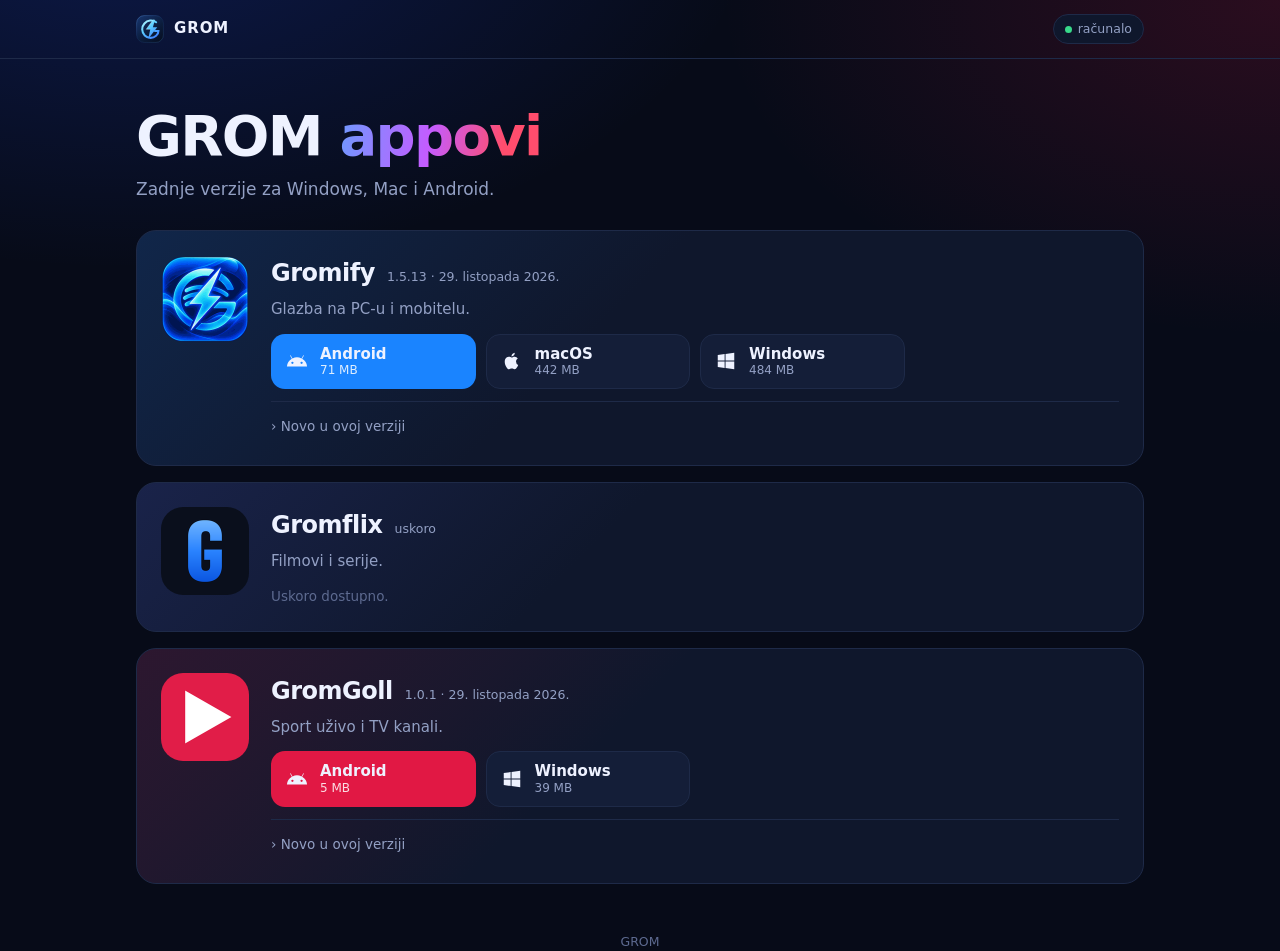
==== index.html @ 448394d1 "Stranica" ====
<!doctype html>
<html lang="hr">
<head>
<meta charset="utf-8">
<meta name="viewport" content="width=device-width, initial-scale=1, viewport-fit=cover">
<meta name="robots" content="noindex, nofollow">
<meta name="theme-color" content="#070b18">
<title>GROM appovi</title>
<link rel="icon" href="icons/grom.svg">
<style>
  :root {
    --bg: #070b18; --panel: #0f172c; --panel-2: #141e38; --line: #1e2a48;
    --text: #eef2ff; --muted: #93a0c4; --faint: #5d6a90; --radius: 20px;
    color-scheme: dark;
  }
  * { box-sizing: border-box; }
  html { -webkit-text-size-adjust: 100%; }
  body {
    margin: 0; min-height: 100vh; color: var(--text); overflow-x: hidden;
    font: 15px/1.55 system-ui, -apple-system, "Segoe UI", Roboto, sans-serif;
    /* Static, unblurred gradients: nothing is repainted while scrolling. */
    background:
      radial-gradient(900px 520px at 10% -10%, rgba(31, 77, 255, .22), transparent 70%),
      radial-gradient(800px 480px at 100% 0%, rgba(229, 23, 66, .16), transparent 70%),
      var(--bg) no-repeat;
  }
  .wrap { width: min(1040px, 100%); margin: 0 auto; padding: 0 16px; }

  nav { border-bottom: 1px solid var(--line); padding-top: env(safe-area-inset-top); }
  nav .wrap { display: flex; align-items: center; gap: 10px; height: 58px; }
  nav img { width: 28px; height: 28px; }
  nav b { font-weight: 800; letter-spacing: .06em; }
  .chip { margin-left: auto; display: inline-flex; align-items: center; gap: 6px; padding: 4px 11px; border-radius: 99px;
    border: 1px solid var(--line); background: var(--panel); color: var(--muted); font-size: 12.5px; white-space: nowrap; }
  .chip i { width: 7px; height: 7px; border-radius: 50%; background: #38d98a; }

  header { padding: 48px 0 28px; }
  .hello { color: var(--muted); font-weight: 500; margin: 0 0 6px; }
  .hello:empty { display: none; }
  h1 { margin: 0; font-size: clamp(32px, 7vw, 56px); line-height: 1.05; letter-spacing: -.03em; font-weight: 800; }
  h1 span { background: linear-gradient(100deg, #6c9bff, #c45cff 45%, #ff4d6d 80%); -webkit-background-clip: text; background-clip: text; color: transparent; }
  header p { margin: 10px 0 0; color: var(--muted); font-size: clamp(15px, 2.2vw, 17px); }

  .apps { display: grid; gap: 16px; padding-bottom: 48px; }
  .app { --accent: #3d7bff; display: grid; grid-template-columns: auto 1fr; gap: 22px; padding: 24px;
    border-radius: var(--radius); border: 1px solid var(--line);
    background: linear-gradient(135deg, color-mix(in srgb, var(--accent) 14%, var(--panel)), var(--panel) 45%); }
  .icon { width: 88px; height: 88px; border-radius: 22px; }
  .body { min-width: 0; display: flex; flex-direction: column; gap: 12px; }
  .title { display: flex; flex-wrap: wrap; align-items: baseline; gap: 4px 12px; }
  h2 { margin: 0; font-size: 24px; letter-spacing: -.02em; }
  .ver { font-size: 12.5px; color: var(--muted); }
  .desc { margin: -6px 0 0; color: var(--muted); }

  .dl { display: grid; gap: 10px; grid-template-columns: repeat(auto-fill, minmax(165px, 1fr)); }
  .btn { display: flex; align-items: center; gap: 12px; min-height: 52px; padding: 10px 14px; border-radius: 14px;
    color: var(--text); text-decoration: none; background: var(--panel-2); border: 1px solid var(--line);
    -webkit-tap-highlight-color: transparent; }
  .btn svg { width: 22px; height: 22px; flex: none; }
  .btn span { display: flex; flex-direction: column; line-height: 1.25; min-width: 0; }
  .btn strong { font-weight: 600; }
  .btn small { color: var(--muted); font-size: 12px; white-space: nowrap; overflow: hidden; text-overflow: ellipsis; }
  .btn.main { background: var(--accent); border-color: transparent; }
  .btn.main small { color: rgba(255,255,255,.85); }
  .btn:active { opacity: .8; }
  @media (hover: hover) {
    .btn { transition: background-color .15s, filter .15s; }
    .btn:hover { background: #1a2647; }
    .btn.main:hover { background: var(--accent); filter: brightness(1.1); }
  }
  .hint { margin: 0; font-size: 13px; color: var(--muted); }
  .none { margin: 0; font-size: 13.5px; color: var(--faint); }

  details { border-top: 1px solid var(--line); padding-top: 10px; }
  summary { cursor: pointer; color: var(--muted); font-size: 13.5px; font-weight: 500; list-style: none; padding: 4px 0; }
  summary::-webkit-details-marker { display: none; }
  summary::before { content: "› "; }
  details[open] summary::before { content: "⌄ "; }
  details ul { margin: 6px 0 0; padding-left: 18px; color: #cdd5ef; }
  details li { margin: 4px 0; }
  footer { padding: 0 0 calc(32px + env(safe-area-inset-bottom)); color: var(--faint); font-size: 12.5px; text-align: center; }

  /* Shown on every download click; the download itself has already started. */
  dialog { width: min(340px, calc(100% - 32px)); padding: 28px 22px 22px; border-radius: 20px; text-align: center;
    color: var(--text); background: var(--panel-2); border: 1px solid var(--line); }
  dialog::backdrop { background: rgba(3, 6, 15, .7); }
  dialog .big { font-size: 56px; line-height: 1; }
  dialog h3 { margin: 12px 0 6px; font-size: 22px; }
  dialog p { margin: 0 0 18px; color: var(--muted); }
  dialog button { width: 100%; min-height: 46px; border: 0; border-radius: 12px; font: inherit; font-weight: 600;
    color: #fff; background: #1a84ff; cursor: pointer; }

  @media (max-width: 640px) {
    header { padding: 32px 0 20px; }
    /* Icon beside the name; everything else full width. */
    .app { grid-template-columns: 56px 1fr; padding: 16px; gap: 12px 14px; }
    .body { display: contents; }
    .body > * { grid-column: 1 / -1; }
    .body > .title { grid-column: 2; align-self: center; flex-direction: column; gap: 0; }
    .desc { margin: 0; }
    .icon { width: 56px; height: 56px; border-radius: 14px; }
    h2 { font-size: 21px; }
    .dl { grid-template-columns: 1fr 1fr; }
    .btn.main { grid-column: 1 / -1; }
  }
</style>
</head>
<body>
<nav><div class="wrap"><img src="icons/grom.svg" alt="" width="28" height="28"><b>GROM</b><span class="chip"><i></i><span id="device"></span></span></div></nav>
<main class="wrap">
  <header>
    <p class="hello" id="hello"></p>
    <h1>GROM <span>appovi</span></h1>
    <p>Zadnje verzije za Windows, Mac i Android.</p>
  </header>
  <section class="apps" id="apps"></section>
</main>
<footer class="wrap">GROM</footer>
<dialog id="sendvic">
  <div class="big">🥪</div>
  <h3>Dužan si mi sendvič!</h3>
  <p>Preuzimanje je krenulo.</p>
  <form method="dialog"><button>Dogovoreno</button></form>
</dialog>
<!-- Written by objavi.mjs from apps.json and each app's latest.json, so the page needs no further requests. -->
<script id="data" type="application/json">{"owner":"WizzyAE","apps":[{"name":"Gromify","repo":"Gromify","desc":"Glazba na PC-u i mobitelu.","icon":"icons/gromify.png","color":"#1a84ff","latest":{"schemaVersion":1,"app":"Gromify","version":"1.5.13","publishedAt":"2026-10-29T21:33:57Z","notes":["Nova stranica Moja glazba: zalijepi linkove pjesama i playlista ili cijeli popis pjesama i preuzmi ih kao MP3.","Podržani su Spotify, YouTube, YouTube Music, Deezer, Apple Music, SoundCloud, Bandcamp, Tidal, Amazon Music i još 1000+ stranica, te CSV/TXT/M3U popisi (npr. iz Exportifyja).","Preuzimanja čekaju u redu i rade u pozadini, a pjesme se mogu spremiti u playlistu ili samo u biblioteku.","Nove verzije sada stižu s GitHuba, svima, bez obzira na to je li GROM server upaljen."],"platforms":{"android":{"version":"1.5.13","url":"https://github.com/WizzyAE/Gromify/releases/download/v1.5.13/Gromify-Android-1.5.13.apk","sha256":"da55b71e567d307271d70c31c77631c183b2b4b965f4e0e47ba923aadb68fab8","bytes":71460914,"name":"Gromify-Android-1.5.13.apk","publishedAt":"2026-10-29T21:33:57Z"},"darwin":{"version":"1.5.13","url":"https://github.com/WizzyAE/Gromify/releases/download/v1.5.13/Gromify-Setup-1.5.13-macOS.zip","sha256":"5182a9de257ab6b9befd2f0b9cf9ae1c3cb6fff1abdb095802c2d60ab9c0f002","bytes":441890489,"name":"Gromify-Setup-1.5.13-macOS.zip","publishedAt":"2026-10-29T21:33:57Z"},"win32":{"version":"1.5.13","url":"https://github.com/WizzyAE/Gromify/releases/download/v1.5.13/Gromify-Setup-1.5.13.exe","sha256":"a533073387ef52cf3a7daaff6f04a13fa2e63f20c219fbefa512539bff4458f1","bytes":484299351,"name":"Gromify-Setup-1.5.13.exe","publishedAt":"2026-10-29T21:33:57Z"}}}},{"name":"Gromflix","repo":"Gromflix","desc":"Filmovi i serije.","icon":"icons/gromflix.png","color":"#5b6cff","uskoro":true,"latest":{"schemaVersion":1,"app":"Gromflix","version":"0.3.11","publishedAt":"2026-10-29T21:17:37Z","notes":["Nove verzije stižu same na Windows, Mac i Android: Gromflix ponudi nadogradnju čim izađe.","Svaki paket se prije instalacije provjerava (SHA-256)."],"platforms":{"android":{"version":"0.3.11","url":"https://github.com/WizzyAE/Gromflix/releases/download/v0.3.11/Gromflix-Android-0.3.11.apk","sha256":"a6bf38b44733b1c10a0749509eb5be261024cd1e5b4780c4069193bc3b772eae","bytes":30585967,"name":"Gromflix-Android-0.3.11.apk","publishedAt":"2026-10-29T21:17:37Z"},"darwin":{"version":"0.3.11","url":"https://github.com/WizzyAE/Gromflix/releases/download/v0.3.11/Gromflix-Setup-0.3.11-macOS-x64.zip","sha256":"11c4d05b8bd9b7e22a737a5ca5abddc539bfda3a6021364acda49e36865f74c2","bytes":215768007,"name":"Gromflix-Setup-0.3.11-macOS-x64.zip","publishedAt":"2026-10-29T21:17:37Z"},"win32":{"version":"0.3.11","url":"https://github.com/WizzyAE/Gromflix/releases/download/v0.3.11/Gromflix-Setup-0.3.11-x64.exe","sha256":"320d3b5e21f21911f114ff24e79df414050621b94ffa3a543bc7f75fe0a437fe","bytes":261908596,"name":"Gromflix-Setup-0.3.11-x64.exe","publishedAt":"2026-10-29T21:17:37Z"}}}},{"name":"GromGoll","repo":"GromGoll","desc":"Sport uživo i TV kanali.","icon":"icons/gromgoll.png","color":"#e11844","latest":{"schemaVersion":1,"app":"GromGoll","version":"1.0.1","publishedAt":"2026-10-29T21:16:33Z","notes":["Nove verzije stižu same: kad izađe novija, GromGoll ponudi Ažuriraj.","Na Androidu (Termux) se nova verzija preuzme sama i instalira pri sljedećem pokretanju."],"platforms":{"android":{"version":"1.0.1","url":"https://github.com/WizzyAE/GromGoll/releases/download/v1.0.1/GromGoll-Android-1.0.1.apk","sha256":"b54eccfadb6d42feded551fdae8a72273032925e2b06a339e672bb3fa6202a1b","bytes":5031906,"name":"GromGoll-Android-1.0.1.apk","publishedAt":"2026-10-29T21:16:33Z"},"termux":{"version":"1.0.1","url":"https://github.com/WizzyAE/GromGoll/releases/download/v1.0.1/GromGoll-Android-Termux-1.0.1.zip","sha256":"136b352cc13db9c811b0dc3cd132877b4572cf93475424e9ff5d9b46b556f36c","bytes":3790515,"name":"GromGoll-Android-Termux-1.0.1.zip","publishedAt":"2026-10-29T21:16:33Z"},"win32":{"version":"1.0.1","url":"https://github.com/WizzyAE/GromGoll/releases/download/v1.0.1/GromGoll-Setup-1.0.1.exe","sha256":"39b87917ee3755fe7aa520ce138fcbcd136466da34d3ecdb6f49cd0cf813777d","bytes":38875136,"name":"GromGoll-Setup-1.0.1.exe","publishedAt":"2026-10-29T21:16:33Z"},"termux-update":{"version":"1.0.1","url":"https://github.com/WizzyAE/GromGoll/releases/download/v1.0.1/GromGoll-Termux-1.0.1.tar","sha256":"a415efdb6b974ef0a9ae2b2f8846e8be0517c304f05f7896225d551d79253eb7","bytes":7227904,"name":"GromGoll-Termux-1.0.1.tar","publishedAt":"2026-10-29T21:16:33Z"}}}}]}</script>
<script>
const ICONS = {
  windows: '<svg viewBox="0 0 24 24" fill="currentColor"><path d="M3 5.5 10.5 4.4v7.1H3zM11.5 4.3 21 3v8.5h-9.5zM3 12.5h7.5v7.1L3 18.5zM11.5 12.5H21V21l-9.5-1.3z"/></svg>',
  android: '<svg viewBox="0 0 24 24" fill="currentColor"><path d="M17.6 9.48 19.44 6.3a.38.38 0 0 0-.66-.38l-1.86 3.22a11.4 11.4 0 0 0-9.84 0L5.22 5.92a.38.38 0 0 0-.66.38L6.4 9.48A10.8 10.8 0 0 0 1 18h22a10.8 10.8 0 0 0-5.4-8.52M7 15.25a1.25 1.25 0 1 1 0-2.5 1.25 1.25 0 0 1 0 2.5m10 0a1.25 1.25 0 1 1 0-2.5 1.25 1.25 0 0 1 0 2.5"/></svg>',
  mac: '<svg viewBox="0 0 24 24" fill="currentColor"><path d="M16.37 12.6c-.02-2.3 1.88-3.4 1.96-3.46a4.2 4.2 0 0 0-3.32-1.8c-1.4-.14-2.75.83-3.46.83-.72 0-1.82-.81-3-.79a4.4 4.4 0 0 0-3.72 2.27c-1.6 2.77-.41 6.86 1.14 9.1.76 1.1 1.66 2.33 2.84 2.29 1.14-.05 1.57-.74 2.95-.74s1.77.74 2.97.71c1.23-.02 2-1.11 2.75-2.22a9.8 9.8 0 0 0 1.25-2.56 3.96 3.96 0 0 1-2.36-3.63M14.1 5.85A3.9 3.9 0 0 0 15 3a4 4 0 0 0-2.6 1.34 3.7 3.7 0 0 0-.93 2.75 3.3 3.3 0 0 0 2.63-1.24"/></svg>'
};
const LABEL = { windows: 'Windows', android: 'Android', mac: 'macOS', ios: 'iPhone / iPad', other: 'računalo' };
const HINT = {
  windows: 'Ako Windows javi upozorenje: Više informacija › Svejedno pokreni.',
  android: 'Kad Android pita, dopusti instalaciju iz ovog preglednika.',
  mac: 'Raspakiraj ZIP i pokreni installer desnim klikom › Otvori.'
};
const KIND = { win32: 'windows', darwin: 'mac', android: 'android', termux: 'android' };

const ua = navigator.userAgent;
const device = /iPhone|iPad|iPod/.test(ua) || (/Macintosh/.test(ua) && navigator.maxTouchPoints > 1) ? 'ios'
  : /Android/i.test(ua) ? 'android' : /Windows/i.test(ua) ? 'windows' : /Macintosh|Mac OS X/.test(ua) ? 'mac' : 'other';

// Personal link: ?za=Ime. Remembered on this device and removed from the address bar so it is not passed on by accident.
const store = { get(k) { try { return localStorage.getItem(k); } catch { return null; } }, set(k, v) { try { localStorage.setItem(k, v); } catch {} } };
const params = new URLSearchParams(location.search);
const fromLink = (params.get('za') || '').trim().slice(0, 60);
if (fromLink) { store.set('grom-za', fromLink); params.delete('za'); history.replaceState(null, '', location.pathname + (params.size ? '?' + params : '') + location.hash); }
const who = fromLink || store.get('grom-za') || '';

const config = JSON.parse(document.getElementById('data').textContent);
const el = (tag, props = {}, ...kids) => { const n = Object.assign(document.createElement(tag), props); n.append(...kids.filter(k => k != null && k !== false)); return n; };
const svg = html => { const t = document.createElement('template'); t.innerHTML = html; return t.content.firstChild; };
const size = b => b >= 1e9 ? (b / 1e9).toFixed(1) + ' GB' : Math.max(1, Math.round(b / 1e6)) + ' MB';
const date = iso => new Date(iso).toLocaleDateString('hr-HR', { day: 'numeric', month: 'long', year: 'numeric' });

function log(entry) {
  if (!config.log) return;
  const body = JSON.stringify({ za: who, uredaj: LABEL[device], preglednik: ua.slice(0, 180), ...entry });
  try { if (!navigator.sendBeacon(config.log, new Blob([body], { type: 'text/plain' }))) throw 0; }
  catch { fetch(config.log, { method: 'POST', mode: 'no-cors', body, keepalive: true }).catch(() => {}); }
}

function card(app) {
  // "uskoro" in apps.json hides the downloads; the feed stays live so installed copies keep updating.
  const feed = app.uskoro ? null : app.latest;
  // An APK replaces the Termux package as the Android download; Termux installs still update from the feed.
  const files = feed ? Object.entries(feed.platforms).map(([p, f]) => ({ ...f, kind: KIND[p], termux: p === 'termux' }))
    .filter(f => f.kind && !(f.termux && feed.platforms.android)) : [];
  files.sort((a, b) => (b.kind === device) - (a.kind === device));
  const mine = files.find(f => f.kind === device);
  const buttons = files.map((f, i) => {
    const extra = [size(f.bytes), f.version !== feed.version ? 'verzija ' + f.version : '', f.termux ? 'Termux' : ''].filter(Boolean).join(' · ');
    const link = el('a', { className: 'btn' + (f === mine || (!mine && i === 0) ? ' main' : ''), href: f.url },
      svg(ICONS[f.kind]), el('span', {}, el('strong', { textContent: LABEL[f.kind] }), el('small', { textContent: extra })));
    link.addEventListener('click', () => {
      log({ radnja: 'preuzimanje', app: app.name, verzija: f.version, platforma: LABEL[f.kind], datoteka: f.name });
      const popup = document.getElementById('sendvic');
      // After the click, so the browser starts the download first.
      setTimeout(() => { try { popup.showModal(); } catch { popup.setAttribute('open', ''); } }, 300);
    });
    return link;
  });
  const box = el('article', { className: 'app' },
    el('img', { className: 'icon', src: app.icon || 'icons/grom.svg', alt: '', width: 88, height: 88, decoding: 'async' }),
    el('div', { className: 'body' },
      el('div', { className: 'title' }, el('h2', { textContent: app.name }), el('span', { className: 'ver', textContent: feed ? `${feed.version} · ${date(feed.publishedAt)}` : 'uskoro' })),
      app.desc ? el('p', { className: 'desc', textContent: app.desc }) : null,
      buttons.length ? el('div', { className: 'dl' }, ...buttons) : el('p', { className: 'none', textContent: 'Uskoro dostupno.' }),
      mine && HINT[device] ? el('p', { className: 'hint', textContent: HINT[device] })
        : feed && !mine && device !== 'other' ? el('p', { className: 'none', textContent: `Nema verzije za ${LABEL[device]}.` }) : null,
      feed?.notes?.length ? el('details', {}, el('summary', { textContent: 'Novo u ovoj verziji' }), el('ul', {}, ...feed.notes.map(t => el('li', { textContent: t })))) : null));
  if (app.color) box.style.setProperty('--accent', app.color);
  return box;
}

document.getElementById('device').textContent = LABEL[device];
document.getElementById('hello').textContent = who ? `Bok, ${who}` : '';
document.getElementById('apps').append(...config.apps.map(card));
if (who) { try { if (!sessionStorage.getItem('grom-visit')) { sessionStorage.setItem('grom-visit', '1'); log({ radnja: 'posjet' }); } } catch {} }
</script>
</body>
</html>
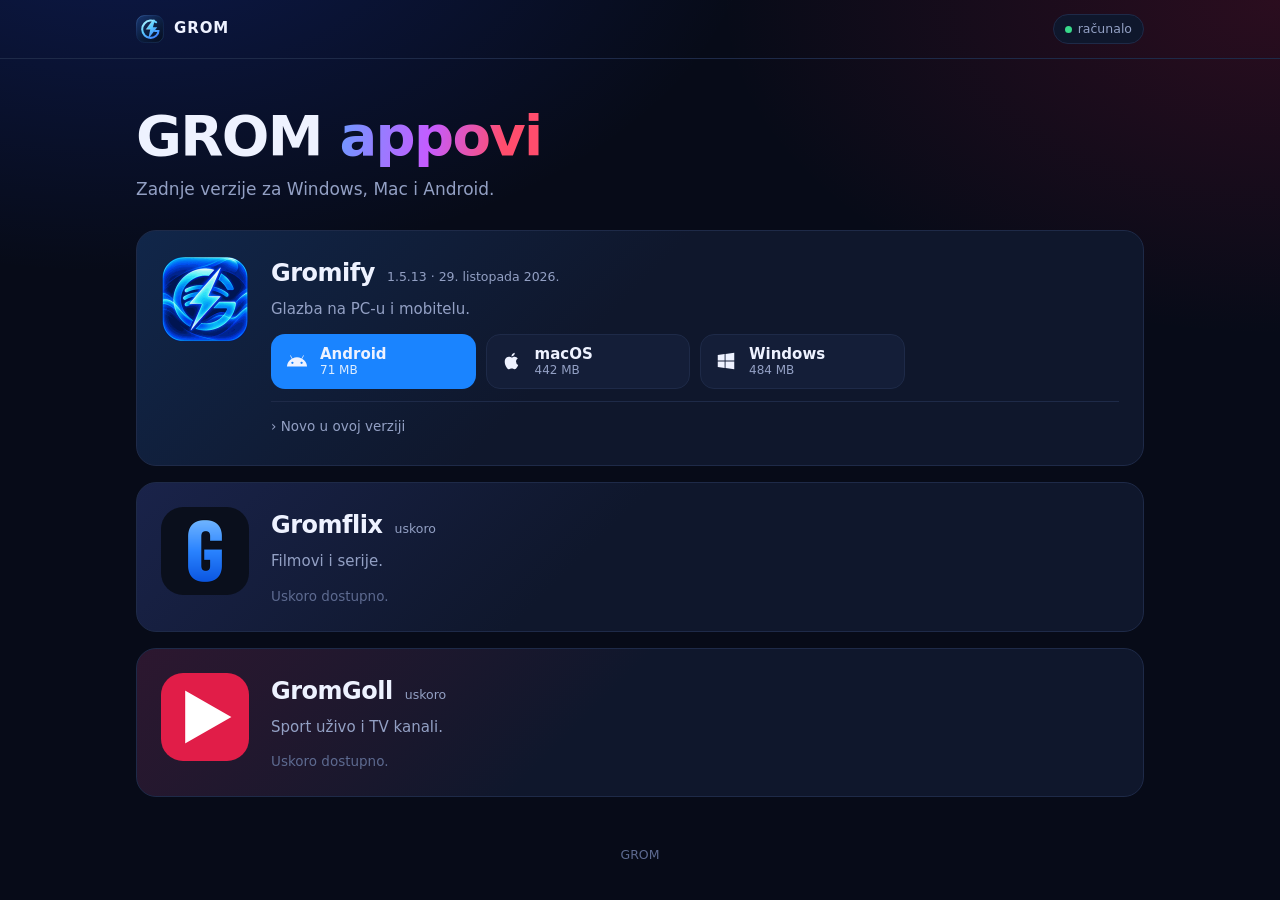
==== commit 5780e8dc: "Stranica" ====
--- a/index.html
+++ b/index.html
@@ -123,7 +123,7 @@
   <form method="dialog"><button>Dogovoreno</button></form>
 </dialog>
 <!-- Written by objavi.mjs from apps.json and each app's latest.json, so the page needs no further requests. -->
-<script id="data" type="application/json">{"owner":"WizzyAE","apps":[{"name":"Gromify","repo":"Gromify","desc":"Glazba na PC-u i mobitelu.","icon":"icons/gromify.png","color":"#1a84ff","latest":{"schemaVersion":1,"app":"Gromify","version":"1.5.13","publishedAt":"2026-10-29T21:33:57Z","notes":["Nova stranica Moja glazba: zalijepi linkove pjesama i playlista ili cijeli popis pjesama i preuzmi ih kao MP3.","Podržani su Spotify, YouTube, YouTube Music, Deezer, Apple Music, SoundCloud, Bandcamp, Tidal, Amazon Music i još 1000+ stranica, te CSV/TXT/M3U popisi (npr. iz Exportifyja).","Preuzimanja čekaju u redu i rade u pozadini, a pjesme se mogu spremiti u playlistu ili samo u biblioteku.","Nove verzije sada stižu s GitHuba, svima, bez obzira na to je li GROM server upaljen."],"platforms":{"android":{"version":"1.5.13","url":"https://github.com/WizzyAE/Gromify/releases/download/v1.5.13/Gromify-Android-1.5.13.apk","sha256":"da55b71e567d307271d70c31c77631c183b2b4b965f4e0e47ba923aadb68fab8","bytes":71460914,"name":"Gromify-Android-1.5.13.apk","publishedAt":"2026-10-29T21:33:57Z"},"darwin":{"version":"1.5.13","url":"https://github.com/WizzyAE/Gromify/releases/download/v1.5.13/Gromify-Setup-1.5.13-macOS.zip","sha256":"5182a9de257ab6b9befd2f0b9cf9ae1c3cb6fff1abdb095802c2d60ab9c0f002","bytes":441890489,"name":"Gromify-Setup-1.5.13-macOS.zip","publishedAt":"2026-10-29T21:33:57Z"},"win32":{"version":"1.5.13","url":"https://github.com/WizzyAE/Gromify/releases/download/v1.5.13/Gromify-Setup-1.5.13.exe","sha256":"a533073387ef52cf3a7daaff6f04a13fa2e63f20c219fbefa512539bff4458f1","bytes":484299351,"name":"Gromify-Setup-1.5.13.exe","publishedAt":"2026-10-29T21:33:57Z"}}}},{"name":"Gromflix","repo":"Gromflix","desc":"Filmovi i serije.","icon":"icons/gromflix.png","color":"#5b6cff","uskoro":true,"latest":{"schemaVersion":1,"app":"Gromflix","version":"0.3.11","publishedAt":"2026-10-29T21:17:37Z","notes":["Nove verzije stižu same na Windows, Mac i Android: Gromflix ponudi nadogradnju čim izađe.","Svaki paket se prije instalacije provjerava (SHA-256)."],"platforms":{"android":{"version":"0.3.11","url":"https://github.com/WizzyAE/Gromflix/releases/download/v0.3.11/Gromflix-Android-0.3.11.apk","sha256":"a6bf38b44733b1c10a0749509eb5be261024cd1e5b4780c4069193bc3b772eae","bytes":30585967,"name":"Gromflix-Android-0.3.11.apk","publishedAt":"2026-10-29T21:17:37Z"},"darwin":{"version":"0.3.11","url":"https://github.com/WizzyAE/Gromflix/releases/download/v0.3.11/Gromflix-Setup-0.3.11-macOS-x64.zip","sha256":"11c4d05b8bd9b7e22a737a5ca5abddc539bfda3a6021364acda49e36865f74c2","bytes":215768007,"name":"Gromflix-Setup-0.3.11-macOS-x64.zip","publishedAt":"2026-10-29T21:17:37Z"},"win32":{"version":"0.3.11","url":"https://github.com/WizzyAE/Gromflix/releases/download/v0.3.11/Gromflix-Setup-0.3.11-x64.exe","sha256":"320d3b5e21f21911f114ff24e79df414050621b94ffa3a543bc7f75fe0a437fe","bytes":261908596,"name":"Gromflix-Setup-0.3.11-x64.exe","publishedAt":"2026-10-29T21:17:37Z"}}}},{"name":"GromGoll","repo":"GromGoll","desc":"Sport uživo i TV kanali.","icon":"icons/gromgoll.png","color":"#e11844","latest":{"schemaVersion":1,"app":"GromGoll","version":"1.0.1","publishedAt":"2026-10-29T21:16:33Z","notes":["Nove verzije stižu same: kad izađe novija, GromGoll ponudi Ažuriraj.","Na Androidu (Termux) se nova verzija preuzme sama i instalira pri sljedećem pokretanju."],"platforms":{"android":{"version":"1.0.1","url":"https://github.com/WizzyAE/GromGoll/releases/download/v1.0.1/GromGoll-Android-1.0.1.apk","sha256":"b54eccfadb6d42feded551fdae8a72273032925e2b06a339e672bb3fa6202a1b","bytes":5031906,"name":"GromGoll-Android-1.0.1.apk","publishedAt":"2026-10-29T21:16:33Z"},"termux":{"version":"1.0.1","url":"https://github.com/WizzyAE/GromGoll/releases/download/v1.0.1/GromGoll-Android-Termux-1.0.1.zip","sha256":"136b352cc13db9c811b0dc3cd132877b4572cf93475424e9ff5d9b46b556f36c","bytes":3790515,"name":"GromGoll-Android-Termux-1.0.1.zip","publishedAt":"2026-10-29T21:16:33Z"},"win32":{"version":"1.0.1","url":"https://github.com/WizzyAE/GromGoll/releases/download/v1.0.1/GromGoll-Setup-1.0.1.exe","sha256":"39b87917ee3755fe7aa520ce138fcbcd136466da34d3ecdb6f49cd0cf813777d","bytes":38875136,"name":"GromGoll-Setup-1.0.1.exe","publishedAt":"2026-10-29T21:16:33Z"},"termux-update":{"version":"1.0.1","url":"https://github.com/WizzyAE/GromGoll/releases/download/v1.0.1/GromGoll-Termux-1.0.1.tar","sha256":"a415efdb6b974ef0a9ae2b2f8846e8be0517c304f05f7896225d551d79253eb7","bytes":7227904,"name":"GromGoll-Termux-1.0.1.tar","publishedAt":"2026-10-29T21:16:33Z"}}}}]}</script>
+<script id="data" type="application/json">{"owner":"WizzyAE","apps":[{"name":"Gromify","repo":"Gromify","desc":"Glazba na PC-u i mobitelu.","icon":"icons/gromify.png","color":"#1a84ff","latest":{"schemaVersion":1,"app":"Gromify","version":"1.5.13","publishedAt":"2026-10-29T21:33:57Z","notes":["Spremi pjesme kao MP3 i slušaj ih u playeru po svom izboru.","Poveži glazbu s različitih servisa — Spotify, YouTube, SoundCloud, Deezer i mnogih drugih.","Uvezi cijele popise pjesama iz CSV, TXT i M3U datoteka, uključujući Exportify.","Preuzimaj u pozadini i spremaj pjesme u svoje playliste ili biblioteku."],"platforms":{"android":{"version":"1.5.13","url":"https://github.com/WizzyAE/Gromify/releases/download/v1.5.13/Gromify-Android-1.5.13.apk","sha256":"da55b71e567d307271d70c31c77631c183b2b4b965f4e0e47ba923aadb68fab8","bytes":71460914,"name":"Gromify-Android-1.5.13.apk","publishedAt":"2026-10-29T21:33:57Z"},"darwin":{"version":"1.5.13","url":"https://github.com/WizzyAE/Gromify/releases/download/v1.5.13/Gromify-Setup-1.5.13-macOS.zip","sha256":"5182a9de257ab6b9befd2f0b9cf9ae1c3cb6fff1abdb095802c2d60ab9c0f002","bytes":441890489,"name":"Gromify-Setup-1.5.13-macOS.zip","publishedAt":"2026-10-29T21:33:57Z"},"win32":{"version":"1.5.13","url":"https://github.com/WizzyAE/Gromify/releases/download/v1.5.13/Gromify-Setup-1.5.13.exe","sha256":"a533073387ef52cf3a7daaff6f04a13fa2e63f20c219fbefa512539bff4458f1","bytes":484299351,"name":"Gromify-Setup-1.5.13.exe","publishedAt":"2026-10-29T21:33:57Z"}}}},{"name":"Gromflix","repo":"Gromflix","desc":"Filmovi i serije.","icon":"icons/gromflix.png","color":"#5b6cff","uskoro":true,"latest":{"schemaVersion":1,"app":"Gromflix","version":"0.3.11","publishedAt":"2026-10-29T21:17:37Z","notes":["Nove verzije stižu same na Windows, Mac i Android: Gromflix ponudi nadogradnju čim izađe.","Svaki paket se prije instalacije provjerava (SHA-256)."],"platforms":{"android":{"version":"0.3.11","url":"https://github.com/WizzyAE/Gromflix/releases/download/v0.3.11/Gromflix-Android-0.3.11.apk","sha256":"a6bf38b44733b1c10a0749509eb5be261024cd1e5b4780c4069193bc3b772eae","bytes":30585967,"name":"Gromflix-Android-0.3.11.apk","publishedAt":"2026-10-29T21:17:37Z"},"darwin":{"version":"0.3.11","url":"https://github.com/WizzyAE/Gromflix/releases/download/v0.3.11/Gromflix-Setup-0.3.11-macOS-x64.zip","sha256":"11c4d05b8bd9b7e22a737a5ca5abddc539bfda3a6021364acda49e36865f74c2","bytes":215768007,"name":"Gromflix-Setup-0.3.11-macOS-x64.zip","publishedAt":"2026-10-29T21:17:37Z"},"win32":{"version":"0.3.11","url":"https://github.com/WizzyAE/Gromflix/releases/download/v0.3.11/Gromflix-Setup-0.3.11-x64.exe","sha256":"320d3b5e21f21911f114ff24e79df414050621b94ffa3a543bc7f75fe0a437fe","bytes":261908596,"name":"Gromflix-Setup-0.3.11-x64.exe","publishedAt":"2026-10-29T21:17:37Z"}}}},{"name":"GromGoll","repo":"GromGoll","desc":"Sport uživo i TV kanali.","icon":"icons/gromgoll.png","color":"#e11844","uskoro":true,"latest":{"schemaVersion":1,"app":"GromGoll","version":"1.0.1","publishedAt":"2026-10-29T21:16:33Z","notes":["Nove verzije stižu same: kad izađe novija, GromGoll ponudi Ažuriraj.","Na Androidu (Termux) se nova verzija preuzme sama i instalira pri sljedećem pokretanju."],"platforms":{"android":{"version":"1.0.1","url":"https://github.com/WizzyAE/GromGoll/releases/download/v1.0.1/GromGoll-Android-1.0.1.apk","sha256":"b54eccfadb6d42feded551fdae8a72273032925e2b06a339e672bb3fa6202a1b","bytes":5031906,"name":"GromGoll-Android-1.0.1.apk","publishedAt":"2026-10-29T21:16:33Z"},"termux":{"version":"1.0.1","url":"https://github.com/WizzyAE/GromGoll/releases/download/v1.0.1/GromGoll-Android-Termux-1.0.1.zip","sha256":"136b352cc13db9c811b0dc3cd132877b4572cf93475424e9ff5d9b46b556f36c","bytes":3790515,"name":"GromGoll-Android-Termux-1.0.1.zip","publishedAt":"2026-10-29T21:16:33Z"},"win32":{"version":"1.0.1","url":"https://github.com/WizzyAE/GromGoll/releases/download/v1.0.1/GromGoll-Setup-1.0.1.exe","sha256":"39b87917ee3755fe7aa520ce138fcbcd136466da34d3ecdb6f49cd0cf813777d","bytes":38875136,"name":"GromGoll-Setup-1.0.1.exe","publishedAt":"2026-10-29T21:16:33Z"},"termux-update":{"version":"1.0.1","url":"https://github.com/WizzyAE/GromGoll/releases/download/v1.0.1/GromGoll-Termux-1.0.1.tar","sha256":"a415efdb6b974ef0a9ae2b2f8846e8be0517c304f05f7896225d551d79253eb7","bytes":7227904,"name":"GromGoll-Termux-1.0.1.tar","publishedAt":"2026-10-29T21:16:33Z"}}}}]}</script>
 <script>
 const ICONS = {
   windows: '<svg viewBox="0 0 24 24" fill="currentColor"><path d="M3 5.5 10.5 4.4v7.1H3zM11.5 4.3 21 3v8.5h-9.5zM3 12.5h7.5v7.1L3 18.5zM11.5 12.5H21V21l-9.5-1.3z"/></svg>',
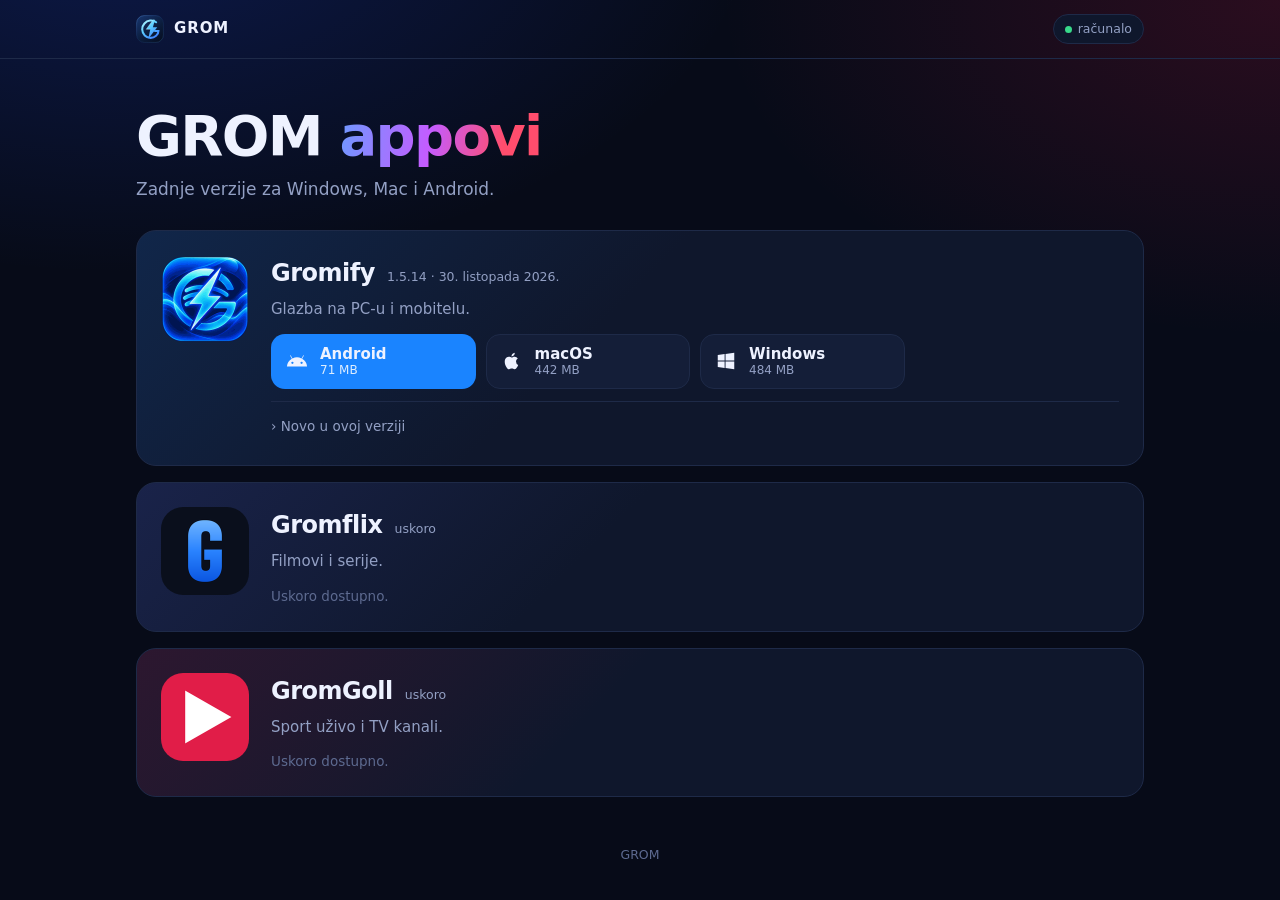
==== commit 67bd19b4: "Gromify 1.5.14" ====
--- a/index.html
+++ b/index.html
@@ -123,7 +123,7 @@
   <form method="dialog"><button>Dogovoreno</button></form>
 </dialog>
 <!-- Written by objavi.mjs from apps.json and each app's latest.json, so the page needs no further requests. -->
-<script id="data" type="application/json">{"owner":"WizzyAE","apps":[{"name":"Gromify","repo":"Gromify","desc":"Glazba na PC-u i mobitelu.","icon":"icons/gromify.png","color":"#1a84ff","latest":{"schemaVersion":1,"app":"Gromify","version":"1.5.13","publishedAt":"2026-10-29T21:33:57Z","notes":["Spremi pjesme kao MP3 i slušaj ih u playeru po svom izboru.","Poveži glazbu s različitih servisa — Spotify, YouTube, SoundCloud, Deezer i mnogih drugih.","Uvezi cijele popise pjesama iz CSV, TXT i M3U datoteka, uključujući Exportify.","Preuzimaj u pozadini i spremaj pjesme u svoje playliste ili biblioteku."],"platforms":{"android":{"version":"1.5.13","url":"https://github.com/WizzyAE/Gromify/releases/download/v1.5.13/Gromify-Android-1.5.13.apk","sha256":"da55b71e567d307271d70c31c77631c183b2b4b965f4e0e47ba923aadb68fab8","bytes":71460914,"name":"Gromify-Android-1.5.13.apk","publishedAt":"2026-10-29T21:33:57Z"},"darwin":{"version":"1.5.13","url":"https://github.com/WizzyAE/Gromify/releases/download/v1.5.13/Gromify-Setup-1.5.13-macOS.zip","sha256":"5182a9de257ab6b9befd2f0b9cf9ae1c3cb6fff1abdb095802c2d60ab9c0f002","bytes":441890489,"name":"Gromify-Setup-1.5.13-macOS.zip","publishedAt":"2026-10-29T21:33:57Z"},"win32":{"version":"1.5.13","url":"https://github.com/WizzyAE/Gromify/releases/download/v1.5.13/Gromify-Setup-1.5.13.exe","sha256":"a533073387ef52cf3a7daaff6f04a13fa2e63f20c219fbefa512539bff4458f1","bytes":484299351,"name":"Gromify-Setup-1.5.13.exe","publishedAt":"2026-10-29T21:33:57Z"}}}},{"name":"Gromflix","repo":"Gromflix","desc":"Filmovi i serije.","icon":"icons/gromflix.png","color":"#5b6cff","uskoro":true,"latest":{"schemaVersion":1,"app":"Gromflix","version":"0.3.11","publishedAt":"2026-10-29T21:17:37Z","notes":["Nove verzije stižu same na Windows, Mac i Android: Gromflix ponudi nadogradnju čim izađe.","Svaki paket se prije instalacije provjerava (SHA-256)."],"platforms":{"android":{"version":"0.3.11","url":"https://github.com/WizzyAE/Gromflix/releases/download/v0.3.11/Gromflix-Android-0.3.11.apk","sha256":"a6bf38b44733b1c10a0749509eb5be261024cd1e5b4780c4069193bc3b772eae","bytes":30585967,"name":"Gromflix-Android-0.3.11.apk","publishedAt":"2026-10-29T21:17:37Z"},"darwin":{"version":"0.3.11","url":"https://github.com/WizzyAE/Gromflix/releases/download/v0.3.11/Gromflix-Setup-0.3.11-macOS-x64.zip","sha256":"11c4d05b8bd9b7e22a737a5ca5abddc539bfda3a6021364acda49e36865f74c2","bytes":215768007,"name":"Gromflix-Setup-0.3.11-macOS-x64.zip","publishedAt":"2026-10-29T21:17:37Z"},"win32":{"version":"0.3.11","url":"https://github.com/WizzyAE/Gromflix/releases/download/v0.3.11/Gromflix-Setup-0.3.11-x64.exe","sha256":"320d3b5e21f21911f114ff24e79df414050621b94ffa3a543bc7f75fe0a437fe","bytes":261908596,"name":"Gromflix-Setup-0.3.11-x64.exe","publishedAt":"2026-10-29T21:17:37Z"}}}},{"name":"GromGoll","repo":"GromGoll","desc":"Sport uživo i TV kanali.","icon":"icons/gromgoll.png","color":"#e11844","uskoro":true,"latest":{"schemaVersion":1,"app":"GromGoll","version":"1.0.1","publishedAt":"2026-10-29T21:16:33Z","notes":["Nove verzije stižu same: kad izađe novija, GromGoll ponudi Ažuriraj.","Na Androidu (Termux) se nova verzija preuzme sama i instalira pri sljedećem pokretanju."],"platforms":{"android":{"version":"1.0.1","url":"https://github.com/WizzyAE/GromGoll/releases/download/v1.0.1/GromGoll-Android-1.0.1.apk","sha256":"b54eccfadb6d42feded551fdae8a72273032925e2b06a339e672bb3fa6202a1b","bytes":5031906,"name":"GromGoll-Android-1.0.1.apk","publishedAt":"2026-10-29T21:16:33Z"},"termux":{"version":"1.0.1","url":"https://github.com/WizzyAE/GromGoll/releases/download/v1.0.1/GromGoll-Android-Termux-1.0.1.zip","sha256":"136b352cc13db9c811b0dc3cd132877b4572cf93475424e9ff5d9b46b556f36c","bytes":3790515,"name":"GromGoll-Android-Termux-1.0.1.zip","publishedAt":"2026-10-29T21:16:33Z"},"win32":{"version":"1.0.1","url":"https://github.com/WizzyAE/GromGoll/releases/download/v1.0.1/GromGoll-Setup-1.0.1.exe","sha256":"39b87917ee3755fe7aa520ce138fcbcd136466da34d3ecdb6f49cd0cf813777d","bytes":38875136,"name":"GromGoll-Setup-1.0.1.exe","publishedAt":"2026-10-29T21:16:33Z"},"termux-update":{"version":"1.0.1","url":"https://github.com/WizzyAE/GromGoll/releases/download/v1.0.1/GromGoll-Termux-1.0.1.tar","sha256":"a415efdb6b974ef0a9ae2b2f8846e8be0517c304f05f7896225d551d79253eb7","bytes":7227904,"name":"GromGoll-Termux-1.0.1.tar","publishedAt":"2026-10-29T21:16:33Z"}}}}]}</script>
+<script id="data" type="application/json">{"owner":"WizzyAE","apps":[{"name":"Gromify","repo":"Gromify","desc":"Glazba na PC-u i mobitelu.","icon":"icons/gromify.png","color":"#1a84ff","latest":{"schemaVersion":1,"app":"Gromify","version":"1.5.14","publishedAt":"2026-10-30T15:38:15Z","notes":["iPhone i iPad: slušaj Gromify s računala ili Maca preko kućnog Wi-Fi-ja. Upute su u Postavke › Mobitel.","Playliste i preuzete pjesme usklađuju se između mobitela i računala, na kojem god uređaju ih promijeniš.","Playliste iz Moje glazbe odmah se preuzimaju i na drugim uređajima."],"platforms":{"android":{"version":"1.5.14","url":"https://github.com/WizzyAE/Gromify/releases/download/v1.5.14/Gromify-Android-1.5.14.apk","sha256":"cc3725b104aabb9a0e6653d08fdcfdb467828be8fcafc4587a1f0540a807078f","bytes":71465010,"name":"Gromify-Android-1.5.14.apk","publishedAt":"2026-10-30T15:38:15Z"},"darwin":{"version":"1.5.14","url":"https://github.com/WizzyAE/Gromify/releases/download/v1.5.14/Gromify-Setup-1.5.14-macOS.zip","sha256":"9db4099d6b8afc805ffc298aa53c83ad468ccc954d9ea97859b17eef68826bf8","bytes":441893359,"name":"Gromify-Setup-1.5.14-macOS.zip","publishedAt":"2026-10-30T15:38:15Z"},"win32":{"version":"1.5.14","url":"https://github.com/WizzyAE/Gromify/releases/download/v1.5.14/Gromify-Setup-1.5.14.exe","sha256":"bc000cadd5daf553493d1ef7115531f11e275065b1797322e516a4cdab79fc5b","bytes":484303648,"name":"Gromify-Setup-1.5.14.exe","publishedAt":"2026-10-30T15:38:15Z"}}}},{"name":"Gromflix","repo":"Gromflix","desc":"Filmovi i serije.","icon":"icons/gromflix.png","color":"#5b6cff","uskoro":true,"latest":{"schemaVersion":1,"app":"Gromflix","version":"0.3.11","publishedAt":"2026-10-29T21:17:37Z","notes":["Nove verzije stižu same na Windows, Mac i Android: Gromflix ponudi nadogradnju čim izađe.","Svaki paket se prije instalacije provjerava (SHA-256)."],"platforms":{"android":{"version":"0.3.11","url":"https://github.com/WizzyAE/Gromflix/releases/download/v0.3.11/Gromflix-Android-0.3.11.apk","sha256":"a6bf38b44733b1c10a0749509eb5be261024cd1e5b4780c4069193bc3b772eae","bytes":30585967,"name":"Gromflix-Android-0.3.11.apk","publishedAt":"2026-10-29T21:17:37Z"},"darwin":{"version":"0.3.11","url":"https://github.com/WizzyAE/Gromflix/releases/download/v0.3.11/Gromflix-Setup-0.3.11-macOS-x64.zip","sha256":"11c4d05b8bd9b7e22a737a5ca5abddc539bfda3a6021364acda49e36865f74c2","bytes":215768007,"name":"Gromflix-Setup-0.3.11-macOS-x64.zip","publishedAt":"2026-10-29T21:17:37Z"},"win32":{"version":"0.3.11","url":"https://github.com/WizzyAE/Gromflix/releases/download/v0.3.11/Gromflix-Setup-0.3.11-x64.exe","sha256":"320d3b5e21f21911f114ff24e79df414050621b94ffa3a543bc7f75fe0a437fe","bytes":261908596,"name":"Gromflix-Setup-0.3.11-x64.exe","publishedAt":"2026-10-29T21:17:37Z"}}}},{"name":"GromGoll","repo":"GromGoll","desc":"Sport uživo i TV kanali.","icon":"icons/gromgoll.png","color":"#e11844","uskoro":true,"latest":{"schemaVersion":1,"app":"GromGoll","version":"1.0.1","publishedAt":"2026-10-29T21:16:33Z","notes":["Nove verzije stižu same: kad izađe novija, GromGoll ponudi Ažuriraj.","Na Androidu (Termux) se nova verzija preuzme sama i instalira pri sljedećem pokretanju."],"platforms":{"android":{"version":"1.0.1","url":"https://github.com/WizzyAE/GromGoll/releases/download/v1.0.1/GromGoll-Android-1.0.1.apk","sha256":"b54eccfadb6d42feded551fdae8a72273032925e2b06a339e672bb3fa6202a1b","bytes":5031906,"name":"GromGoll-Android-1.0.1.apk","publishedAt":"2026-10-29T21:16:33Z"},"termux":{"version":"1.0.1","url":"https://github.com/WizzyAE/GromGoll/releases/download/v1.0.1/GromGoll-Android-Termux-1.0.1.zip","sha256":"136b352cc13db9c811b0dc3cd132877b4572cf93475424e9ff5d9b46b556f36c","bytes":3790515,"name":"GromGoll-Android-Termux-1.0.1.zip","publishedAt":"2026-10-29T21:16:33Z"},"win32":{"version":"1.0.1","url":"https://github.com/WizzyAE/GromGoll/releases/download/v1.0.1/GromGoll-Setup-1.0.1.exe","sha256":"39b87917ee3755fe7aa520ce138fcbcd136466da34d3ecdb6f49cd0cf813777d","bytes":38875136,"name":"GromGoll-Setup-1.0.1.exe","publishedAt":"2026-10-29T21:16:33Z"},"termux-update":{"version":"1.0.1","url":"https://github.com/WizzyAE/GromGoll/releases/download/v1.0.1/GromGoll-Termux-1.0.1.tar","sha256":"a415efdb6b974ef0a9ae2b2f8846e8be0517c304f05f7896225d551d79253eb7","bytes":7227904,"name":"GromGoll-Termux-1.0.1.tar","publishedAt":"2026-10-29T21:16:33Z"}}}}]}</script>
 <script>
 const ICONS = {
   windows: '<svg viewBox="0 0 24 24" fill="currentColor"><path d="M3 5.5 10.5 4.4v7.1H3zM11.5 4.3 21 3v8.5h-9.5zM3 12.5h7.5v7.1L3 18.5zM11.5 12.5H21V21l-9.5-1.3z"/></svg>',
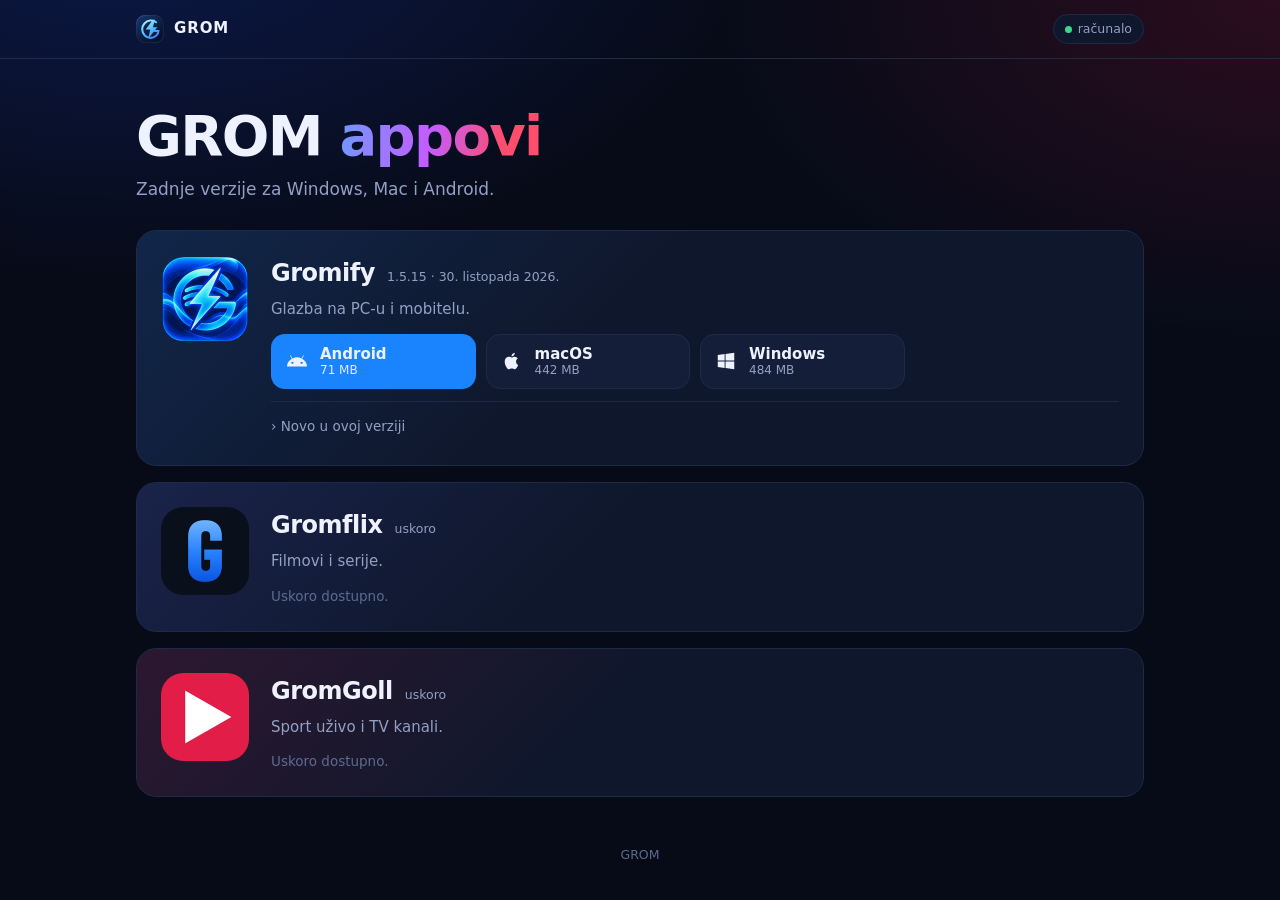
==== commit c0215b7f: "Gromify 1.5.15" ====
--- a/index.html
+++ b/index.html
@@ -123,7 +123,7 @@
   <form method="dialog"><button>Dogovoreno</button></form>
 </dialog>
 <!-- Written by objavi.mjs from apps.json and each app's latest.json, so the page needs no further requests. -->
-<script id="data" type="application/json">{"owner":"WizzyAE","apps":[{"name":"Gromify","repo":"Gromify","desc":"Glazba na PC-u i mobitelu.","icon":"icons/gromify.png","color":"#1a84ff","latest":{"schemaVersion":1,"app":"Gromify","version":"1.5.14","publishedAt":"2026-10-30T15:38:15Z","notes":["iPhone i iPad: slušaj Gromify s računala ili Maca preko kućnog Wi-Fi-ja. Upute su u Postavke › Mobitel.","Playliste i preuzete pjesme usklađuju se između mobitela i računala, na kojem god uređaju ih promijeniš.","Playliste iz Moje glazbe odmah se preuzimaju i na drugim uređajima."],"platforms":{"android":{"version":"1.5.14","url":"https://github.com/WizzyAE/Gromify/releases/download/v1.5.14/Gromify-Android-1.5.14.apk","sha256":"cc3725b104aabb9a0e6653d08fdcfdb467828be8fcafc4587a1f0540a807078f","bytes":71465010,"name":"Gromify-Android-1.5.14.apk","publishedAt":"2026-10-30T15:38:15Z"},"darwin":{"version":"1.5.14","url":"https://github.com/WizzyAE/Gromify/releases/download/v1.5.14/Gromify-Setup-1.5.14-macOS.zip","sha256":"9db4099d6b8afc805ffc298aa53c83ad468ccc954d9ea97859b17eef68826bf8","bytes":441893359,"name":"Gromify-Setup-1.5.14-macOS.zip","publishedAt":"2026-10-30T15:38:15Z"},"win32":{"version":"1.5.14","url":"https://github.com/WizzyAE/Gromify/releases/download/v1.5.14/Gromify-Setup-1.5.14.exe","sha256":"bc000cadd5daf553493d1ef7115531f11e275065b1797322e516a4cdab79fc5b","bytes":484303648,"name":"Gromify-Setup-1.5.14.exe","publishedAt":"2026-10-30T15:38:15Z"}}}},{"name":"Gromflix","repo":"Gromflix","desc":"Filmovi i serije.","icon":"icons/gromflix.png","color":"#5b6cff","uskoro":true,"latest":{"schemaVersion":1,"app":"Gromflix","version":"0.3.11","publishedAt":"2026-10-29T21:17:37Z","notes":["Nove verzije stižu same na Windows, Mac i Android: Gromflix ponudi nadogradnju čim izađe.","Svaki paket se prije instalacije provjerava (SHA-256)."],"platforms":{"android":{"version":"0.3.11","url":"https://github.com/WizzyAE/Gromflix/releases/download/v0.3.11/Gromflix-Android-0.3.11.apk","sha256":"a6bf38b44733b1c10a0749509eb5be261024cd1e5b4780c4069193bc3b772eae","bytes":30585967,"name":"Gromflix-Android-0.3.11.apk","publishedAt":"2026-10-29T21:17:37Z"},"darwin":{"version":"0.3.11","url":"https://github.com/WizzyAE/Gromflix/releases/download/v0.3.11/Gromflix-Setup-0.3.11-macOS-x64.zip","sha256":"11c4d05b8bd9b7e22a737a5ca5abddc539bfda3a6021364acda49e36865f74c2","bytes":215768007,"name":"Gromflix-Setup-0.3.11-macOS-x64.zip","publishedAt":"2026-10-29T21:17:37Z"},"win32":{"version":"0.3.11","url":"https://github.com/WizzyAE/Gromflix/releases/download/v0.3.11/Gromflix-Setup-0.3.11-x64.exe","sha256":"320d3b5e21f21911f114ff24e79df414050621b94ffa3a543bc7f75fe0a437fe","bytes":261908596,"name":"Gromflix-Setup-0.3.11-x64.exe","publishedAt":"2026-10-29T21:17:37Z"}}}},{"name":"GromGoll","repo":"GromGoll","desc":"Sport uživo i TV kanali.","icon":"icons/gromgoll.png","color":"#e11844","uskoro":true,"latest":{"schemaVersion":1,"app":"GromGoll","version":"1.0.1","publishedAt":"2026-10-29T21:16:33Z","notes":["Nove verzije stižu same: kad izađe novija, GromGoll ponudi Ažuriraj.","Na Androidu (Termux) se nova verzija preuzme sama i instalira pri sljedećem pokretanju."],"platforms":{"android":{"version":"1.0.1","url":"https://github.com/WizzyAE/GromGoll/releases/download/v1.0.1/GromGoll-Android-1.0.1.apk","sha256":"b54eccfadb6d42feded551fdae8a72273032925e2b06a339e672bb3fa6202a1b","bytes":5031906,"name":"GromGoll-Android-1.0.1.apk","publishedAt":"2026-10-29T21:16:33Z"},"termux":{"version":"1.0.1","url":"https://github.com/WizzyAE/GromGoll/releases/download/v1.0.1/GromGoll-Android-Termux-1.0.1.zip","sha256":"136b352cc13db9c811b0dc3cd132877b4572cf93475424e9ff5d9b46b556f36c","bytes":3790515,"name":"GromGoll-Android-Termux-1.0.1.zip","publishedAt":"2026-10-29T21:16:33Z"},"win32":{"version":"1.0.1","url":"https://github.com/WizzyAE/GromGoll/releases/download/v1.0.1/GromGoll-Setup-1.0.1.exe","sha256":"39b87917ee3755fe7aa520ce138fcbcd136466da34d3ecdb6f49cd0cf813777d","bytes":38875136,"name":"GromGoll-Setup-1.0.1.exe","publishedAt":"2026-10-29T21:16:33Z"},"termux-update":{"version":"1.0.1","url":"https://github.com/WizzyAE/GromGoll/releases/download/v1.0.1/GromGoll-Termux-1.0.1.tar","sha256":"a415efdb6b974ef0a9ae2b2f8846e8be0517c304f05f7896225d551d79253eb7","bytes":7227904,"name":"GromGoll-Termux-1.0.1.tar","publishedAt":"2026-10-29T21:16:33Z"}}}}]}</script>
+<script id="data" type="application/json">{"owner":"WizzyAE","apps":[{"name":"Gromify","repo":"Gromify","desc":"Glazba na PC-u i mobitelu.","icon":"icons/gromify.png","color":"#1a84ff","latest":{"schemaVersion":1,"app":"Gromify","version":"1.5.15","publishedAt":"2026-10-30T17:21:49Z","notes":["Moja glazba: zalijepi i 1000+ linkova odjednom, npr. cijelu Spotify playlistu (u Spotifyju Ctrl+A, Ctrl+C). Pjesme se preuzimaju po tri odjednom i ostaju istim redom.","iPhone i iPad sami preuzimaju izgled, pozadinu i postavke s računala; playliste i pjesme već su iste."],"platforms":{"android":{"version":"1.5.15","url":"https://github.com/WizzyAE/Gromify/releases/download/v1.5.15/Gromify-Android-1.5.15.apk","sha256":"4b2bfc3cc6dee930c9093f154929543b15ef7bac3da520a61a4f176d7e8e146d","bytes":71465010,"name":"Gromify-Android-1.5.15.apk","publishedAt":"2026-10-30T17:21:49Z"},"darwin":{"version":"1.5.15","url":"https://github.com/WizzyAE/Gromify/releases/download/v1.5.15/Gromify-Setup-1.5.15-macOS.zip","sha256":"2618b0de354c327a280f5e0cb3a65473419f857b112849af1d8ac4f7ab315cb6","bytes":441897086,"name":"Gromify-Setup-1.5.15-macOS.zip","publishedAt":"2026-10-30T17:21:49Z"},"win32":{"version":"1.5.15","url":"https://github.com/WizzyAE/Gromify/releases/download/v1.5.15/Gromify-Setup-1.5.15.exe","sha256":"415fd4dfbad8caf6dc8af4af1476c73a9408cb9abacd4a15278d3ff7f76c7918","bytes":484308299,"name":"Gromify-Setup-1.5.15.exe","publishedAt":"2026-10-30T17:21:49Z"}}}},{"name":"Gromflix","repo":"Gromflix","desc":"Filmovi i serije.","icon":"icons/gromflix.png","color":"#5b6cff","uskoro":true,"latest":{"schemaVersion":1,"app":"Gromflix","version":"0.3.11","publishedAt":"2026-10-29T21:17:37Z","notes":["Nove verzije stižu same na Windows, Mac i Android: Gromflix ponudi nadogradnju čim izađe.","Svaki paket se prije instalacije provjerava (SHA-256)."],"platforms":{"android":{"version":"0.3.11","url":"https://github.com/WizzyAE/Gromflix/releases/download/v0.3.11/Gromflix-Android-0.3.11.apk","sha256":"a6bf38b44733b1c10a0749509eb5be261024cd1e5b4780c4069193bc3b772eae","bytes":30585967,"name":"Gromflix-Android-0.3.11.apk","publishedAt":"2026-10-29T21:17:37Z"},"darwin":{"version":"0.3.11","url":"https://github.com/WizzyAE/Gromflix/releases/download/v0.3.11/Gromflix-Setup-0.3.11-macOS-x64.zip","sha256":"11c4d05b8bd9b7e22a737a5ca5abddc539bfda3a6021364acda49e36865f74c2","bytes":215768007,"name":"Gromflix-Setup-0.3.11-macOS-x64.zip","publishedAt":"2026-10-29T21:17:37Z"},"win32":{"version":"0.3.11","url":"https://github.com/WizzyAE/Gromflix/releases/download/v0.3.11/Gromflix-Setup-0.3.11-x64.exe","sha256":"320d3b5e21f21911f114ff24e79df414050621b94ffa3a543bc7f75fe0a437fe","bytes":261908596,"name":"Gromflix-Setup-0.3.11-x64.exe","publishedAt":"2026-10-29T21:17:37Z"}}}},{"name":"GromGoll","repo":"GromGoll","desc":"Sport uživo i TV kanali.","icon":"icons/gromgoll.png","color":"#e11844","uskoro":true,"latest":{"schemaVersion":1,"app":"GromGoll","version":"1.0.1","publishedAt":"2026-10-29T21:16:33Z","notes":["Nove verzije stižu same: kad izađe novija, GromGoll ponudi Ažuriraj.","Na Androidu (Termux) se nova verzija preuzme sama i instalira pri sljedećem pokretanju."],"platforms":{"android":{"version":"1.0.1","url":"https://github.com/WizzyAE/GromGoll/releases/download/v1.0.1/GromGoll-Android-1.0.1.apk","sha256":"b54eccfadb6d42feded551fdae8a72273032925e2b06a339e672bb3fa6202a1b","bytes":5031906,"name":"GromGoll-Android-1.0.1.apk","publishedAt":"2026-10-29T21:16:33Z"},"termux":{"version":"1.0.1","url":"https://github.com/WizzyAE/GromGoll/releases/download/v1.0.1/GromGoll-Android-Termux-1.0.1.zip","sha256":"136b352cc13db9c811b0dc3cd132877b4572cf93475424e9ff5d9b46b556f36c","bytes":3790515,"name":"GromGoll-Android-Termux-1.0.1.zip","publishedAt":"2026-10-29T21:16:33Z"},"win32":{"version":"1.0.1","url":"https://github.com/WizzyAE/GromGoll/releases/download/v1.0.1/GromGoll-Setup-1.0.1.exe","sha256":"39b87917ee3755fe7aa520ce138fcbcd136466da34d3ecdb6f49cd0cf813777d","bytes":38875136,"name":"GromGoll-Setup-1.0.1.exe","publishedAt":"2026-10-29T21:16:33Z"},"termux-update":{"version":"1.0.1","url":"https://github.com/WizzyAE/GromGoll/releases/download/v1.0.1/GromGoll-Termux-1.0.1.tar","sha256":"a415efdb6b974ef0a9ae2b2f8846e8be0517c304f05f7896225d551d79253eb7","bytes":7227904,"name":"GromGoll-Termux-1.0.1.tar","publishedAt":"2026-10-29T21:16:33Z"}}}}]}</script>
 <script>
 const ICONS = {
   windows: '<svg viewBox="0 0 24 24" fill="currentColor"><path d="M3 5.5 10.5 4.4v7.1H3zM11.5 4.3 21 3v8.5h-9.5zM3 12.5h7.5v7.1L3 18.5zM11.5 12.5H21V21l-9.5-1.3z"/></svg>',
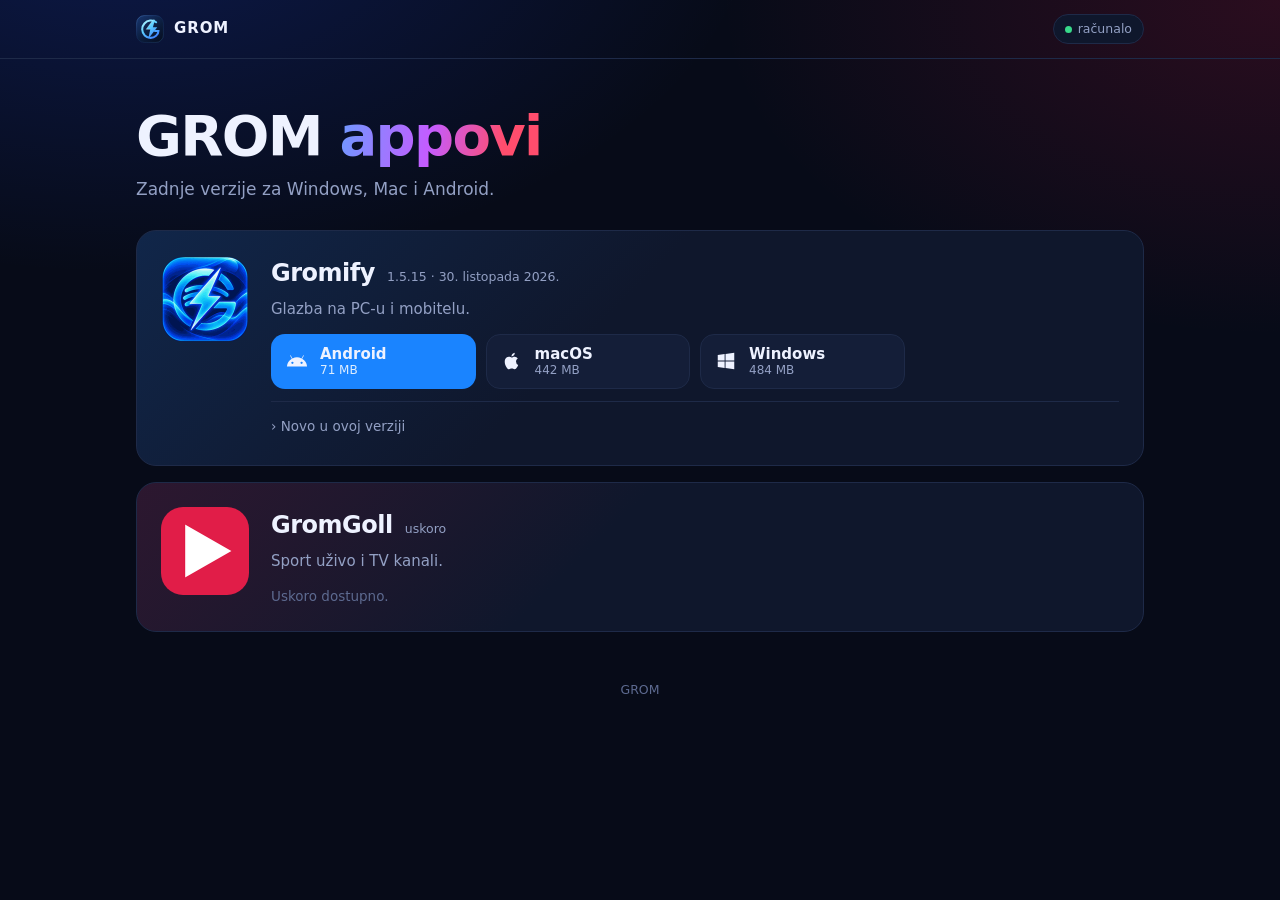
==== commit 2f436b36: "Stranica" ====
--- a/index.html
+++ b/index.html
@@ -123,7 +123,7 @@
   <form method="dialog"><button>Dogovoreno</button></form>
 </dialog>
 <!-- Written by objavi.mjs from apps.json and each app's latest.json, so the page needs no further requests. -->
-<script id="data" type="application/json">{"owner":"WizzyAE","apps":[{"name":"Gromify","repo":"Gromify","desc":"Glazba na PC-u i mobitelu.","icon":"icons/gromify.png","color":"#1a84ff","latest":{"schemaVersion":1,"app":"Gromify","version":"1.5.15","publishedAt":"2026-10-30T17:21:49Z","notes":["Moja glazba: zalijepi i 1000+ linkova odjednom, npr. cijelu Spotify playlistu (u Spotifyju Ctrl+A, Ctrl+C). Pjesme se preuzimaju po tri odjednom i ostaju istim redom.","iPhone i iPad sami preuzimaju izgled, pozadinu i postavke s računala; playliste i pjesme već su iste."],"platforms":{"android":{"version":"1.5.15","url":"https://github.com/WizzyAE/Gromify/releases/download/v1.5.15/Gromify-Android-1.5.15.apk","sha256":"4b2bfc3cc6dee930c9093f154929543b15ef7bac3da520a61a4f176d7e8e146d","bytes":71465010,"name":"Gromify-Android-1.5.15.apk","publishedAt":"2026-10-30T17:21:49Z"},"darwin":{"version":"1.5.15","url":"https://github.com/WizzyAE/Gromify/releases/download/v1.5.15/Gromify-Setup-1.5.15-macOS.zip","sha256":"2618b0de354c327a280f5e0cb3a65473419f857b112849af1d8ac4f7ab315cb6","bytes":441897086,"name":"Gromify-Setup-1.5.15-macOS.zip","publishedAt":"2026-10-30T17:21:49Z"},"win32":{"version":"1.5.15","url":"https://github.com/WizzyAE/Gromify/releases/download/v1.5.15/Gromify-Setup-1.5.15.exe","sha256":"415fd4dfbad8caf6dc8af4af1476c73a9408cb9abacd4a15278d3ff7f76c7918","bytes":484308299,"name":"Gromify-Setup-1.5.15.exe","publishedAt":"2026-10-30T17:21:49Z"}}}},{"name":"Gromflix","repo":"Gromflix","desc":"Filmovi i serije.","icon":"icons/gromflix.png","color":"#5b6cff","uskoro":true,"latest":{"schemaVersion":1,"app":"Gromflix","version":"0.3.11","publishedAt":"2026-10-29T21:17:37Z","notes":["Nove verzije stižu same na Windows, Mac i Android: Gromflix ponudi nadogradnju čim izađe.","Svaki paket se prije instalacije provjerava (SHA-256)."],"platforms":{"android":{"version":"0.3.11","url":"https://github.com/WizzyAE/Gromflix/releases/download/v0.3.11/Gromflix-Android-0.3.11.apk","sha256":"a6bf38b44733b1c10a0749509eb5be261024cd1e5b4780c4069193bc3b772eae","bytes":30585967,"name":"Gromflix-Android-0.3.11.apk","publishedAt":"2026-10-29T21:17:37Z"},"darwin":{"version":"0.3.11","url":"https://github.com/WizzyAE/Gromflix/releases/download/v0.3.11/Gromflix-Setup-0.3.11-macOS-x64.zip","sha256":"11c4d05b8bd9b7e22a737a5ca5abddc539bfda3a6021364acda49e36865f74c2","bytes":215768007,"name":"Gromflix-Setup-0.3.11-macOS-x64.zip","publishedAt":"2026-10-29T21:17:37Z"},"win32":{"version":"0.3.11","url":"https://github.com/WizzyAE/Gromflix/releases/download/v0.3.11/Gromflix-Setup-0.3.11-x64.exe","sha256":"320d3b5e21f21911f114ff24e79df414050621b94ffa3a543bc7f75fe0a437fe","bytes":261908596,"name":"Gromflix-Setup-0.3.11-x64.exe","publishedAt":"2026-10-29T21:17:37Z"}}}},{"name":"GromGoll","repo":"GromGoll","desc":"Sport uživo i TV kanali.","icon":"icons/gromgoll.png","color":"#e11844","uskoro":true,"latest":{"schemaVersion":1,"app":"GromGoll","version":"1.0.1","publishedAt":"2026-10-29T21:16:33Z","notes":["Nove verzije stižu same: kad izađe novija, GromGoll ponudi Ažuriraj.","Na Androidu (Termux) se nova verzija preuzme sama i instalira pri sljedećem pokretanju."],"platforms":{"android":{"version":"1.0.1","url":"https://github.com/WizzyAE/GromGoll/releases/download/v1.0.1/GromGoll-Android-1.0.1.apk","sha256":"b54eccfadb6d42feded551fdae8a72273032925e2b06a339e672bb3fa6202a1b","bytes":5031906,"name":"GromGoll-Android-1.0.1.apk","publishedAt":"2026-10-29T21:16:33Z"},"termux":{"version":"1.0.1","url":"https://github.com/WizzyAE/GromGoll/releases/download/v1.0.1/GromGoll-Android-Termux-1.0.1.zip","sha256":"136b352cc13db9c811b0dc3cd132877b4572cf93475424e9ff5d9b46b556f36c","bytes":3790515,"name":"GromGoll-Android-Termux-1.0.1.zip","publishedAt":"2026-10-29T21:16:33Z"},"win32":{"version":"1.0.1","url":"https://github.com/WizzyAE/GromGoll/releases/download/v1.0.1/GromGoll-Setup-1.0.1.exe","sha256":"39b87917ee3755fe7aa520ce138fcbcd136466da34d3ecdb6f49cd0cf813777d","bytes":38875136,"name":"GromGoll-Setup-1.0.1.exe","publishedAt":"2026-10-29T21:16:33Z"},"termux-update":{"version":"1.0.1","url":"https://github.com/WizzyAE/GromGoll/releases/download/v1.0.1/GromGoll-Termux-1.0.1.tar","sha256":"a415efdb6b974ef0a9ae2b2f8846e8be0517c304f05f7896225d551d79253eb7","bytes":7227904,"name":"GromGoll-Termux-1.0.1.tar","publishedAt":"2026-10-29T21:16:33Z"}}}}]}</script>
+<script id="data" type="application/json">{"owner":"WizzyAE","apps":[{"name":"Gromify","repo":"Gromify","desc":"Glazba na PC-u i mobitelu.","icon":"icons/gromify.png","color":"#1a84ff","latest":{"schemaVersion":1,"app":"Gromify","version":"1.5.15","publishedAt":"2026-10-30T17:21:49Z","notes":["Moja glazba: zalijepi i 1000+ linkova odjednom, npr. cijelu Spotify playlistu (u Spotifyju Ctrl+A, Ctrl+C). Pjesme se preuzimaju po tri odjednom i ostaju istim redom.","iPhone i iPad sami preuzimaju izgled, pozadinu i postavke s računala; playliste i pjesme već su iste."],"platforms":{"android":{"version":"1.5.15","url":"https://github.com/WizzyAE/Gromify/releases/download/v1.5.15/Gromify-Android-1.5.15.apk","sha256":"4b2bfc3cc6dee930c9093f154929543b15ef7bac3da520a61a4f176d7e8e146d","bytes":71465010,"name":"Gromify-Android-1.5.15.apk","publishedAt":"2026-10-30T17:21:49Z"},"darwin":{"version":"1.5.15","url":"https://github.com/WizzyAE/Gromify/releases/download/v1.5.15/Gromify-Setup-1.5.15-macOS.zip","sha256":"2618b0de354c327a280f5e0cb3a65473419f857b112849af1d8ac4f7ab315cb6","bytes":441897086,"name":"Gromify-Setup-1.5.15-macOS.zip","publishedAt":"2026-10-30T17:21:49Z"},"win32":{"version":"1.5.15","url":"https://github.com/WizzyAE/Gromify/releases/download/v1.5.15/Gromify-Setup-1.5.15.exe","sha256":"415fd4dfbad8caf6dc8af4af1476c73a9408cb9abacd4a15278d3ff7f76c7918","bytes":484308299,"name":"Gromify-Setup-1.5.15.exe","publishedAt":"2026-10-30T17:21:49Z"}}}},{"name":"GromGoll","repo":"GromGoll","desc":"Sport uživo i TV kanali.","icon":"icons/gromgoll.png","color":"#e11844","uskoro":true,"latest":{"schemaVersion":1,"app":"GromGoll","version":"1.0.1","publishedAt":"2026-10-29T21:16:33Z","notes":["Nove verzije stižu same: kad izađe novija, GromGoll ponudi Ažuriraj.","Na Androidu (Termux) se nova verzija preuzme sama i instalira pri sljedećem pokretanju."],"platforms":{"android":{"version":"1.0.1","url":"https://github.com/WizzyAE/GromGoll/releases/download/v1.0.1/GromGoll-Android-1.0.1.apk","sha256":"b54eccfadb6d42feded551fdae8a72273032925e2b06a339e672bb3fa6202a1b","bytes":5031906,"name":"GromGoll-Android-1.0.1.apk","publishedAt":"2026-10-29T21:16:33Z"},"termux":{"version":"1.0.1","url":"https://github.com/WizzyAE/GromGoll/releases/download/v1.0.1/GromGoll-Android-Termux-1.0.1.zip","sha256":"136b352cc13db9c811b0dc3cd132877b4572cf93475424e9ff5d9b46b556f36c","bytes":3790515,"name":"GromGoll-Android-Termux-1.0.1.zip","publishedAt":"2026-10-29T21:16:33Z"},"win32":{"version":"1.0.1","url":"https://github.com/WizzyAE/GromGoll/releases/download/v1.0.1/GromGoll-Setup-1.0.1.exe","sha256":"39b87917ee3755fe7aa520ce138fcbcd136466da34d3ecdb6f49cd0cf813777d","bytes":38875136,"name":"GromGoll-Setup-1.0.1.exe","publishedAt":"2026-10-29T21:16:33Z"},"termux-update":{"version":"1.0.1","url":"https://github.com/WizzyAE/GromGoll/releases/download/v1.0.1/GromGoll-Termux-1.0.1.tar","sha256":"a415efdb6b974ef0a9ae2b2f8846e8be0517c304f05f7896225d551d79253eb7","bytes":7227904,"name":"GromGoll-Termux-1.0.1.tar","publishedAt":"2026-10-29T21:16:33Z"}}}}]}</script>
 <script>
 const ICONS = {
   windows: '<svg viewBox="0 0 24 24" fill="currentColor"><path d="M3 5.5 10.5 4.4v7.1H3zM11.5 4.3 21 3v8.5h-9.5zM3 12.5h7.5v7.1L3 18.5zM11.5 12.5H21V21l-9.5-1.3z"/></svg>',
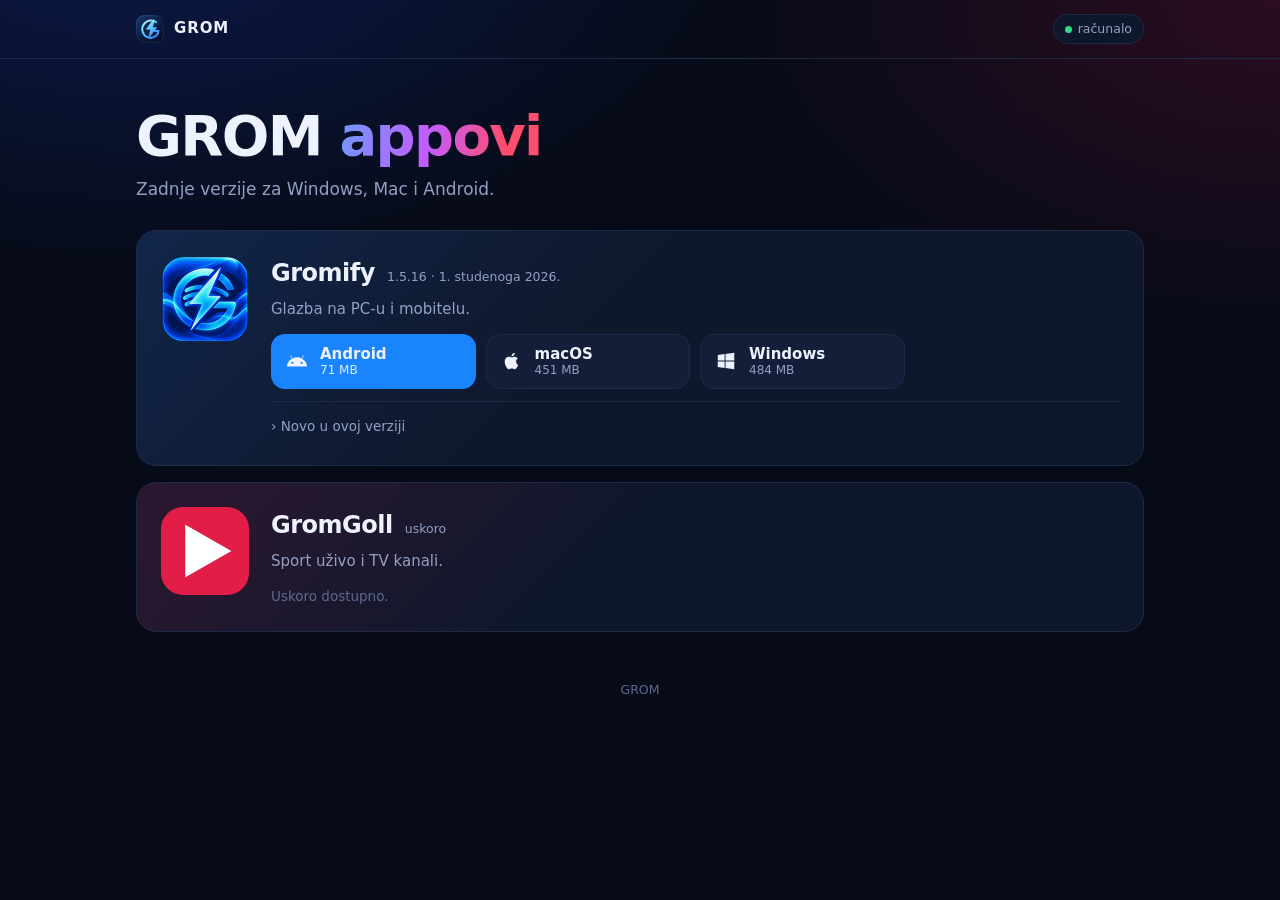
==== commit 97054eaf: "Gromify 1.5.16" ====
--- a/index.html
+++ b/index.html
@@ -123,7 +123,7 @@
   <form method="dialog"><button>Dogovoreno</button></form>
 </dialog>
 <!-- Written by objavi.mjs from apps.json and each app's latest.json, so the page needs no further requests. -->
-<script id="data" type="application/json">{"owner":"WizzyAE","apps":[{"name":"Gromify","repo":"Gromify","desc":"Glazba na PC-u i mobitelu.","icon":"icons/gromify.png","color":"#1a84ff","latest":{"schemaVersion":1,"app":"Gromify","version":"1.5.15","publishedAt":"2026-10-30T17:21:49Z","notes":["Moja glazba: zalijepi i 1000+ linkova odjednom, npr. cijelu Spotify playlistu (u Spotifyju Ctrl+A, Ctrl+C). Pjesme se preuzimaju po tri odjednom i ostaju istim redom.","iPhone i iPad sami preuzimaju izgled, pozadinu i postavke s računala; playliste i pjesme već su iste."],"platforms":{"android":{"version":"1.5.15","url":"https://github.com/WizzyAE/Gromify/releases/download/v1.5.15/Gromify-Android-1.5.15.apk","sha256":"4b2bfc3cc6dee930c9093f154929543b15ef7bac3da520a61a4f176d7e8e146d","bytes":71465010,"name":"Gromify-Android-1.5.15.apk","publishedAt":"2026-10-30T17:21:49Z"},"darwin":{"version":"1.5.15","url":"https://github.com/WizzyAE/Gromify/releases/download/v1.5.15/Gromify-Setup-1.5.15-macOS.zip","sha256":"2618b0de354c327a280f5e0cb3a65473419f857b112849af1d8ac4f7ab315cb6","bytes":441897086,"name":"Gromify-Setup-1.5.15-macOS.zip","publishedAt":"2026-10-30T17:21:49Z"},"win32":{"version":"1.5.15","url":"https://github.com/WizzyAE/Gromify/releases/download/v1.5.15/Gromify-Setup-1.5.15.exe","sha256":"415fd4dfbad8caf6dc8af4af1476c73a9408cb9abacd4a15278d3ff7f76c7918","bytes":484308299,"name":"Gromify-Setup-1.5.15.exe","publishedAt":"2026-10-30T17:21:49Z"}}}},{"name":"GromGoll","repo":"GromGoll","desc":"Sport uživo i TV kanali.","icon":"icons/gromgoll.png","color":"#e11844","uskoro":true,"latest":{"schemaVersion":1,"app":"GromGoll","version":"1.0.1","publishedAt":"2026-10-29T21:16:33Z","notes":["Nove verzije stižu same: kad izađe novija, GromGoll ponudi Ažuriraj.","Na Androidu (Termux) se nova verzija preuzme sama i instalira pri sljedećem pokretanju."],"platforms":{"android":{"version":"1.0.1","url":"https://github.com/WizzyAE/GromGoll/releases/download/v1.0.1/GromGoll-Android-1.0.1.apk","sha256":"b54eccfadb6d42feded551fdae8a72273032925e2b06a339e672bb3fa6202a1b","bytes":5031906,"name":"GromGoll-Android-1.0.1.apk","publishedAt":"2026-10-29T21:16:33Z"},"termux":{"version":"1.0.1","url":"https://github.com/WizzyAE/GromGoll/releases/download/v1.0.1/GromGoll-Android-Termux-1.0.1.zip","sha256":"136b352cc13db9c811b0dc3cd132877b4572cf93475424e9ff5d9b46b556f36c","bytes":3790515,"name":"GromGoll-Android-Termux-1.0.1.zip","publishedAt":"2026-10-29T21:16:33Z"},"win32":{"version":"1.0.1","url":"https://github.com/WizzyAE/GromGoll/releases/download/v1.0.1/GromGoll-Setup-1.0.1.exe","sha256":"39b87917ee3755fe7aa520ce138fcbcd136466da34d3ecdb6f49cd0cf813777d","bytes":38875136,"name":"GromGoll-Setup-1.0.1.exe","publishedAt":"2026-10-29T21:16:33Z"},"termux-update":{"version":"1.0.1","url":"https://github.com/WizzyAE/GromGoll/releases/download/v1.0.1/GromGoll-Termux-1.0.1.tar","sha256":"a415efdb6b974ef0a9ae2b2f8846e8be0517c304f05f7896225d551d79253eb7","bytes":7227904,"name":"GromGoll-Termux-1.0.1.tar","publishedAt":"2026-10-29T21:16:33Z"}}}}]}</script>
+<script id="data" type="application/json">{"owner":"WizzyAE","apps":[{"name":"Gromify","repo":"Gromify","desc":"Glazba na PC-u i mobitelu.","icon":"icons/gromify.png","color":"#1a84ff","latest":{"schemaVersion":1,"app":"Gromify","version":"1.5.16","publishedAt":"2026-11-01T19:33:17Z","notes":["Android: playlista više ne stane nakon par pjesama kad je ekran ugašen ili je mobitel u džepu; zaglavljena pjesma sama se oporavi ili prijeđe na sljedeću.","Nove Postavke na računalu: kategorije lijevo, sve pregledno desno.","Prilagodba › Kombinacije: gotovi spojevi boja, loop pozadine, slova i prozirnosti jednim klikom.","Naslovi i tekst sami prate pozadinu i boju naglaska (Automatska boja teksta, može se isključiti); play gumb je u boji teme.","Mini player poprima boju omota pjesme, a početna i biblioteka su čišće."],"platforms":{"android":{"version":"1.5.16","url":"https://github.com/WizzyAE/Gromify/releases/download/v1.5.16/Gromify-Android-1.5.16.apk","sha256":"85d1c6d3b39a52e6497fd07b511ff7ec227471267626662d65ca3c5509cec21f","bytes":71469106,"name":"Gromify-Android-1.5.16.apk","publishedAt":"2026-11-01T19:33:17Z"},"darwin":{"version":"1.5.16","url":"https://github.com/WizzyAE/Gromify/releases/download/v1.5.16/Gromify-Setup-1.5.16-macOS.zip","sha256":"783a76b17da7b32408cfd6e357e6b622bef265fe9c1e50ab87c26c5eb97711c6","bytes":450707029,"name":"Gromify-Setup-1.5.16-macOS.zip","publishedAt":"2026-11-01T19:33:17Z"},"win32":{"version":"1.5.16","url":"https://github.com/WizzyAE/Gromify/releases/download/v1.5.16/Gromify-Setup-1.5.16.exe","sha256":"88fae5f1bdc30febce20fa1239acc18f2fd3de8ac04ff348cd56682fdcf3d6d1","bytes":484317136,"name":"Gromify-Setup-1.5.16.exe","publishedAt":"2026-11-01T19:33:17Z"}}}},{"name":"GromGoll","repo":"GromGoll","desc":"Sport uživo i TV kanali.","icon":"icons/gromgoll.png","color":"#e11844","uskoro":true,"latest":{"schemaVersion":1,"app":"GromGoll","version":"1.0.1","publishedAt":"2026-10-29T21:16:33Z","notes":["Nove verzije stižu same: kad izađe novija, GromGoll ponudi Ažuriraj.","Na Androidu (Termux) se nova verzija preuzme sama i instalira pri sljedećem pokretanju."],"platforms":{"android":{"version":"1.0.1","url":"https://github.com/WizzyAE/GromGoll/releases/download/v1.0.1/GromGoll-Android-1.0.1.apk","sha256":"b54eccfadb6d42feded551fdae8a72273032925e2b06a339e672bb3fa6202a1b","bytes":5031906,"name":"GromGoll-Android-1.0.1.apk","publishedAt":"2026-10-29T21:16:33Z"},"termux":{"version":"1.0.1","url":"https://github.com/WizzyAE/GromGoll/releases/download/v1.0.1/GromGoll-Android-Termux-1.0.1.zip","sha256":"136b352cc13db9c811b0dc3cd132877b4572cf93475424e9ff5d9b46b556f36c","bytes":3790515,"name":"GromGoll-Android-Termux-1.0.1.zip","publishedAt":"2026-10-29T21:16:33Z"},"win32":{"version":"1.0.1","url":"https://github.com/WizzyAE/GromGoll/releases/download/v1.0.1/GromGoll-Setup-1.0.1.exe","sha256":"39b87917ee3755fe7aa520ce138fcbcd136466da34d3ecdb6f49cd0cf813777d","bytes":38875136,"name":"GromGoll-Setup-1.0.1.exe","publishedAt":"2026-10-29T21:16:33Z"},"termux-update":{"version":"1.0.1","url":"https://github.com/WizzyAE/GromGoll/releases/download/v1.0.1/GromGoll-Termux-1.0.1.tar","sha256":"a415efdb6b974ef0a9ae2b2f8846e8be0517c304f05f7896225d551d79253eb7","bytes":7227904,"name":"GromGoll-Termux-1.0.1.tar","publishedAt":"2026-10-29T21:16:33Z"}}}}]}</script>
 <script>
 const ICONS = {
   windows: '<svg viewBox="0 0 24 24" fill="currentColor"><path d="M3 5.5 10.5 4.4v7.1H3zM11.5 4.3 21 3v8.5h-9.5zM3 12.5h7.5v7.1L3 18.5zM11.5 12.5H21V21l-9.5-1.3z"/></svg>',
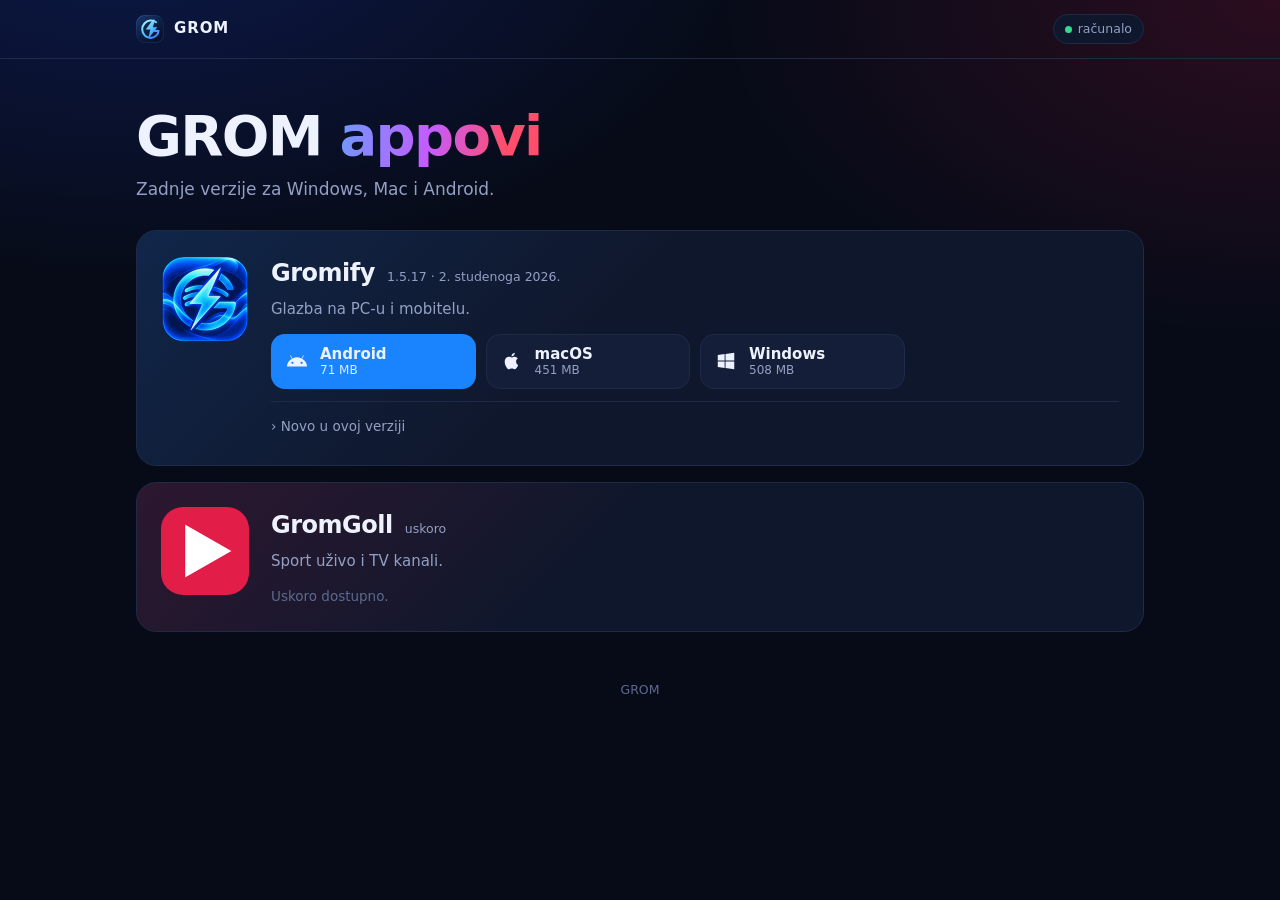
==== commit b9dd01bf: "Gromify 1.5.17" ====
--- a/index.html
+++ b/index.html
@@ -123,7 +123,7 @@
   <form method="dialog"><button>Dogovoreno</button></form>
 </dialog>
 <!-- Written by objavi.mjs from apps.json and each app's latest.json, so the page needs no further requests. -->
-<script id="data" type="application/json">{"owner":"WizzyAE","apps":[{"name":"Gromify","repo":"Gromify","desc":"Glazba na PC-u i mobitelu.","icon":"icons/gromify.png","color":"#1a84ff","latest":{"schemaVersion":1,"app":"Gromify","version":"1.5.16","publishedAt":"2026-11-01T19:33:17Z","notes":["Android: playlista više ne stane nakon par pjesama kad je ekran ugašen ili je mobitel u džepu; zaglavljena pjesma sama se oporavi ili prijeđe na sljedeću.","Nove Postavke na računalu: kategorije lijevo, sve pregledno desno.","Prilagodba › Kombinacije: gotovi spojevi boja, loop pozadine, slova i prozirnosti jednim klikom.","Naslovi i tekst sami prate pozadinu i boju naglaska (Automatska boja teksta, može se isključiti); play gumb je u boji teme.","Mini player poprima boju omota pjesme, a početna i biblioteka su čišće."],"platforms":{"android":{"version":"1.5.16","url":"https://github.com/WizzyAE/Gromify/releases/download/v1.5.16/Gromify-Android-1.5.16.apk","sha256":"85d1c6d3b39a52e6497fd07b511ff7ec227471267626662d65ca3c5509cec21f","bytes":71469106,"name":"Gromify-Android-1.5.16.apk","publishedAt":"2026-11-01T19:33:17Z"},"darwin":{"version":"1.5.16","url":"https://github.com/WizzyAE/Gromify/releases/download/v1.5.16/Gromify-Setup-1.5.16-macOS.zip","sha256":"783a76b17da7b32408cfd6e357e6b622bef265fe9c1e50ab87c26c5eb97711c6","bytes":450707029,"name":"Gromify-Setup-1.5.16-macOS.zip","publishedAt":"2026-11-01T19:33:17Z"},"win32":{"version":"1.5.16","url":"https://github.com/WizzyAE/Gromify/releases/download/v1.5.16/Gromify-Setup-1.5.16.exe","sha256":"88fae5f1bdc30febce20fa1239acc18f2fd3de8ac04ff348cd56682fdcf3d6d1","bytes":484317136,"name":"Gromify-Setup-1.5.16.exe","publishedAt":"2026-11-01T19:33:17Z"}}}},{"name":"GromGoll","repo":"GromGoll","desc":"Sport uživo i TV kanali.","icon":"icons/gromgoll.png","color":"#e11844","uskoro":true,"latest":{"schemaVersion":1,"app":"GromGoll","version":"1.0.1","publishedAt":"2026-10-29T21:16:33Z","notes":["Nove verzije stižu same: kad izađe novija, GromGoll ponudi Ažuriraj.","Na Androidu (Termux) se nova verzija preuzme sama i instalira pri sljedećem pokretanju."],"platforms":{"android":{"version":"1.0.1","url":"https://github.com/WizzyAE/GromGoll/releases/download/v1.0.1/GromGoll-Android-1.0.1.apk","sha256":"b54eccfadb6d42feded551fdae8a72273032925e2b06a339e672bb3fa6202a1b","bytes":5031906,"name":"GromGoll-Android-1.0.1.apk","publishedAt":"2026-10-29T21:16:33Z"},"termux":{"version":"1.0.1","url":"https://github.com/WizzyAE/GromGoll/releases/download/v1.0.1/GromGoll-Android-Termux-1.0.1.zip","sha256":"136b352cc13db9c811b0dc3cd132877b4572cf93475424e9ff5d9b46b556f36c","bytes":3790515,"name":"GromGoll-Android-Termux-1.0.1.zip","publishedAt":"2026-10-29T21:16:33Z"},"win32":{"version":"1.0.1","url":"https://github.com/WizzyAE/GromGoll/releases/download/v1.0.1/GromGoll-Setup-1.0.1.exe","sha256":"39b87917ee3755fe7aa520ce138fcbcd136466da34d3ecdb6f49cd0cf813777d","bytes":38875136,"name":"GromGoll-Setup-1.0.1.exe","publishedAt":"2026-10-29T21:16:33Z"},"termux-update":{"version":"1.0.1","url":"https://github.com/WizzyAE/GromGoll/releases/download/v1.0.1/GromGoll-Termux-1.0.1.tar","sha256":"a415efdb6b974ef0a9ae2b2f8846e8be0517c304f05f7896225d551d79253eb7","bytes":7227904,"name":"GromGoll-Termux-1.0.1.tar","publishedAt":"2026-10-29T21:16:33Z"}}}}]}</script>
+<script id="data" type="application/json">{"owner":"WizzyAE","apps":[{"name":"Gromify","repo":"Gromify","desc":"Glazba na PC-u i mobitelu.","icon":"icons/gromify.png","color":"#1a84ff","latest":{"schemaVersion":1,"app":"Gromify","version":"1.5.17","publishedAt":"2026-11-02T22:02:14Z","notes":["Pjesme kreću gotovo odmah: početak pjesme pamti se na disku i nakon ponovnog pokretanja, a playliste i omiljene same se pripreme u pozadini.","Prva pjesma na računalu kreće brže, a pjesme koje su znale zapeti sad sviraju.","Mobitel i bez računala uvozi linkove i popise u Mojoj glazbi; pjesme se preuzmu na mobitel i prebace na računalo kad se spojiš.","Moja glazba ima novi izgled: spremi u novu ili postojeću playlistu ili samo u biblioteku, a gotova preuzimanja imaju gumb \"U playlistu\".","Upravo svira stane na svaki mobitel, a omot u playeru na računalu stoji točno u sredini."],"platforms":{"android":{"version":"1.5.17","url":"https://github.com/WizzyAE/Gromify/releases/download/v1.5.17/Gromify-Android-1.5.17.apk","sha256":"4ae76d720a609d98c1d2c43eedcc79c09959733cfb75114fc477ab7471ace08d","bytes":71489586,"name":"Gromify-Android-1.5.17.apk","publishedAt":"2026-11-02T22:02:14Z"},"darwin":{"version":"1.5.17","url":"https://github.com/WizzyAE/Gromify/releases/download/v1.5.17/Gromify-Setup-1.5.17-macOS.zip","sha256":"160a77854cbe0fef0b15f9b68c69c041529e9b824c0087f3045b89d9c39c473e","bytes":450712495,"name":"Gromify-Setup-1.5.17-macOS.zip","publishedAt":"2026-11-02T22:02:14Z"},"win32":{"version":"1.5.17","url":"https://github.com/WizzyAE/Gromify/releases/download/v1.5.17/Gromify-Setup-1.5.17.exe","sha256":"8377c88c3fb944f7902c26b3130aa7224594cac30eca62b7870cb3d43650716b","bytes":507832222,"name":"Gromify-Setup-1.5.17.exe","publishedAt":"2026-11-02T22:02:14Z"}}}},{"name":"GromGoll","repo":"GromGoll","desc":"Sport uživo i TV kanali.","icon":"icons/gromgoll.png","color":"#e11844","uskoro":true,"latest":{"schemaVersion":1,"app":"GromGoll","version":"1.0.1","publishedAt":"2026-10-29T21:16:33Z","notes":["Nove verzije stižu same: kad izađe novija, GromGoll ponudi Ažuriraj.","Na Androidu (Termux) se nova verzija preuzme sama i instalira pri sljedećem pokretanju."],"platforms":{"android":{"version":"1.0.1","url":"https://github.com/WizzyAE/GromGoll/releases/download/v1.0.1/GromGoll-Android-1.0.1.apk","sha256":"b54eccfadb6d42feded551fdae8a72273032925e2b06a339e672bb3fa6202a1b","bytes":5031906,"name":"GromGoll-Android-1.0.1.apk","publishedAt":"2026-10-29T21:16:33Z"},"termux":{"version":"1.0.1","url":"https://github.com/WizzyAE/GromGoll/releases/download/v1.0.1/GromGoll-Android-Termux-1.0.1.zip","sha256":"136b352cc13db9c811b0dc3cd132877b4572cf93475424e9ff5d9b46b556f36c","bytes":3790515,"name":"GromGoll-Android-Termux-1.0.1.zip","publishedAt":"2026-10-29T21:16:33Z"},"win32":{"version":"1.0.1","url":"https://github.com/WizzyAE/GromGoll/releases/download/v1.0.1/GromGoll-Setup-1.0.1.exe","sha256":"39b87917ee3755fe7aa520ce138fcbcd136466da34d3ecdb6f49cd0cf813777d","bytes":38875136,"name":"GromGoll-Setup-1.0.1.exe","publishedAt":"2026-10-29T21:16:33Z"},"termux-update":{"version":"1.0.1","url":"https://github.com/WizzyAE/GromGoll/releases/download/v1.0.1/GromGoll-Termux-1.0.1.tar","sha256":"a415efdb6b974ef0a9ae2b2f8846e8be0517c304f05f7896225d551d79253eb7","bytes":7227904,"name":"GromGoll-Termux-1.0.1.tar","publishedAt":"2026-10-29T21:16:33Z"}}}}]}</script>
 <script>
 const ICONS = {
   windows: '<svg viewBox="0 0 24 24" fill="currentColor"><path d="M3 5.5 10.5 4.4v7.1H3zM11.5 4.3 21 3v8.5h-9.5zM3 12.5h7.5v7.1L3 18.5zM11.5 12.5H21V21l-9.5-1.3z"/></svg>',
